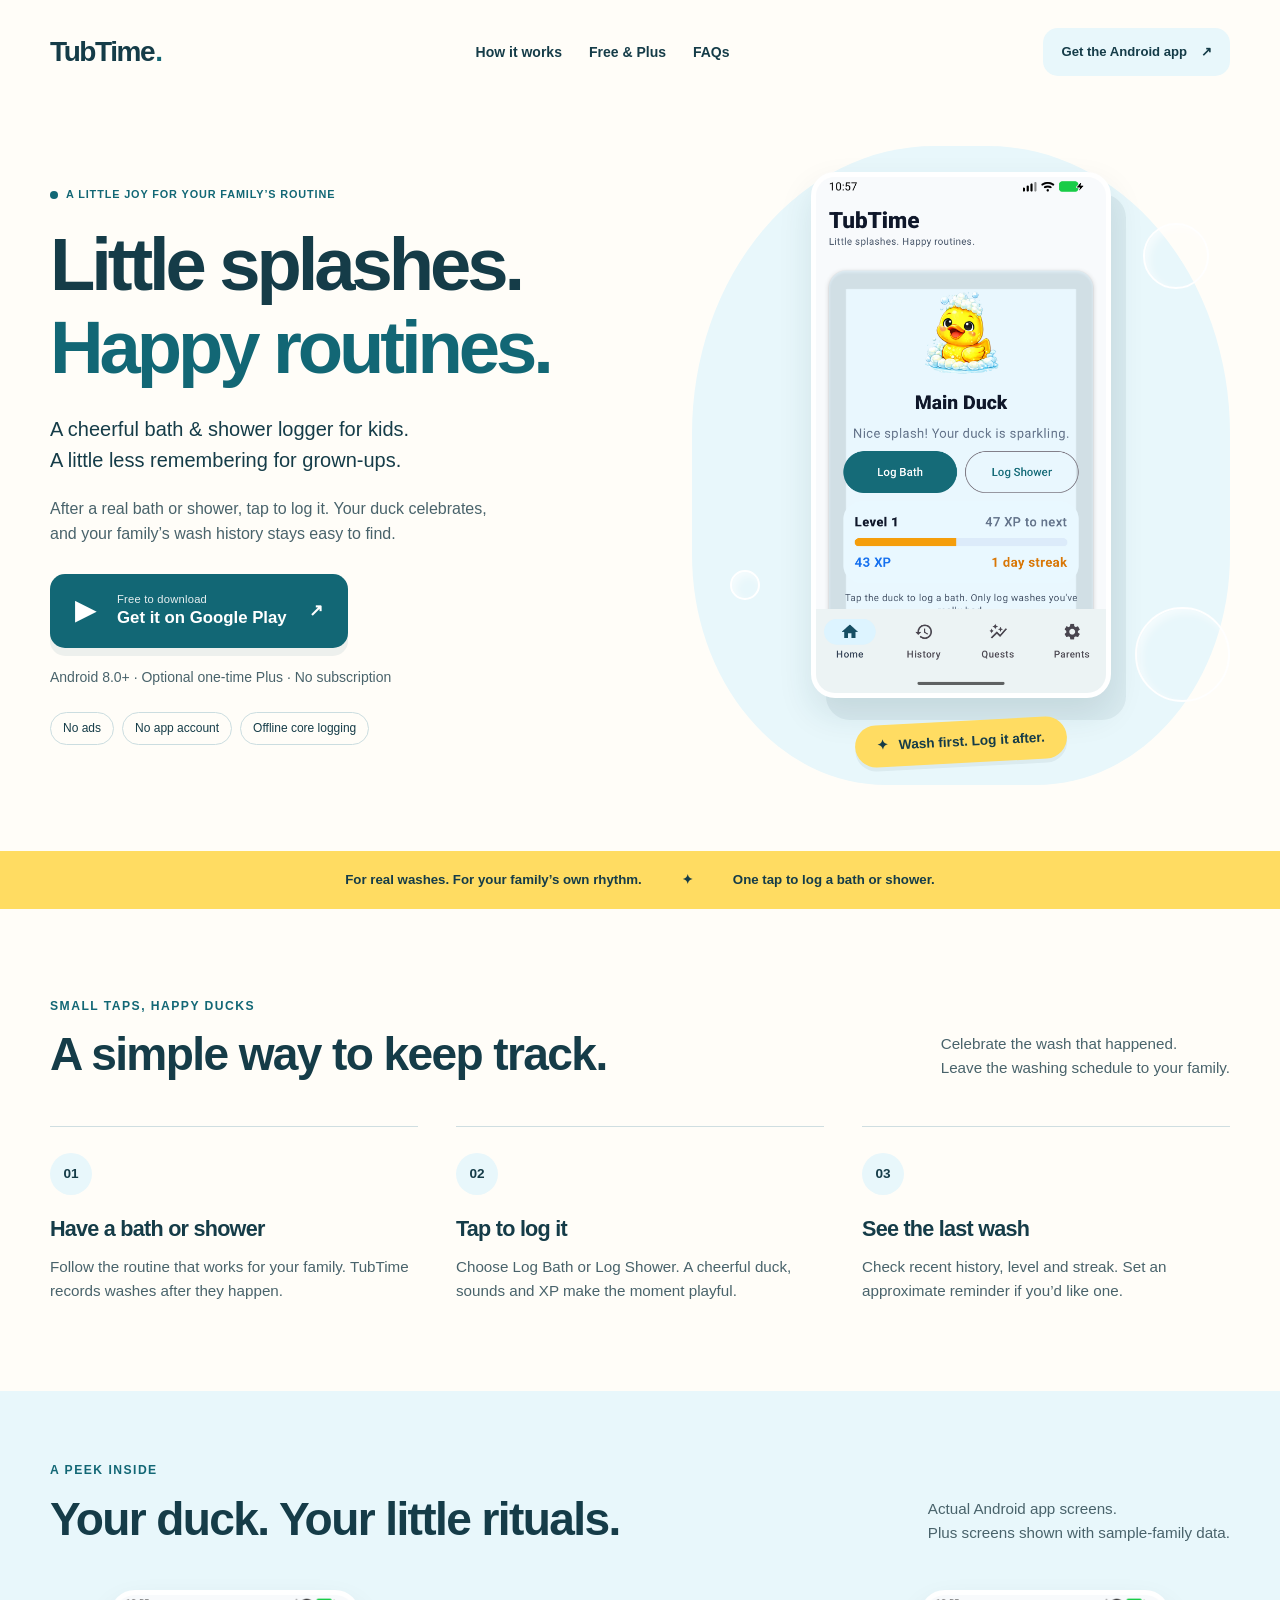
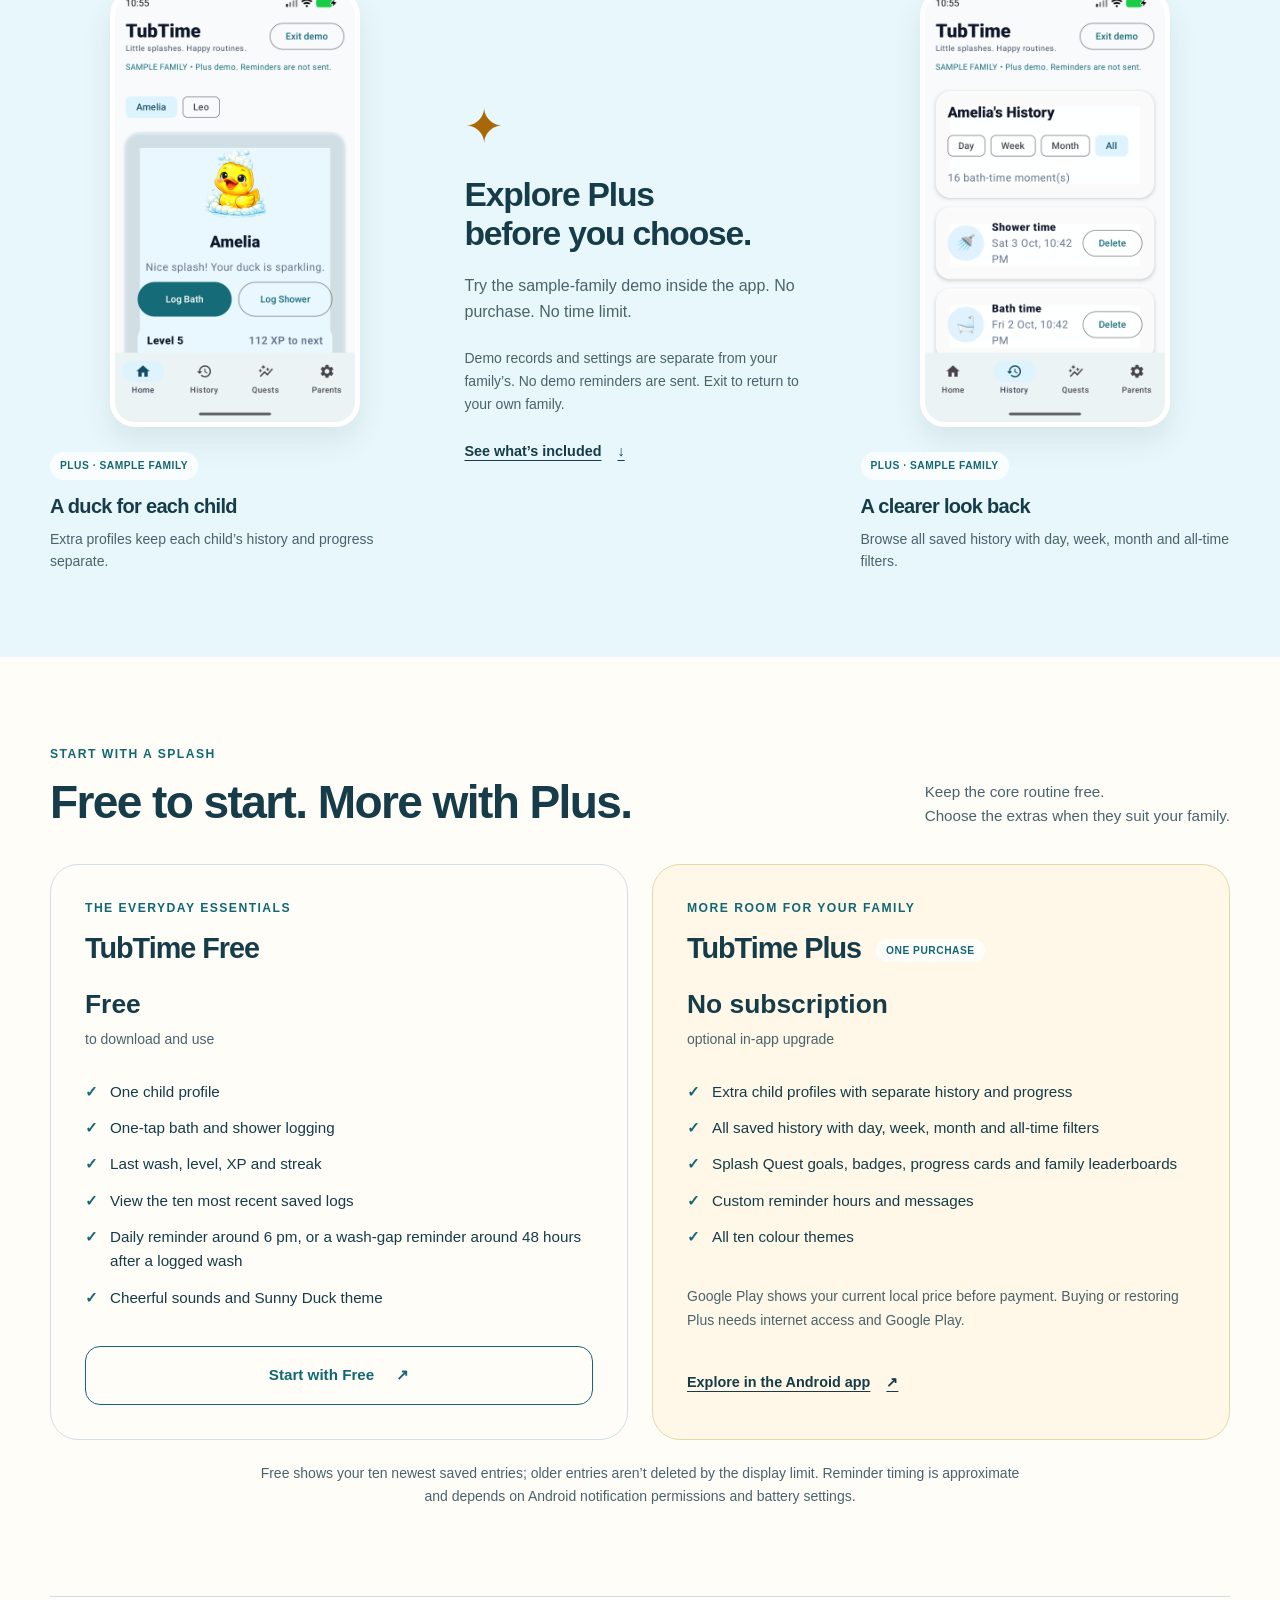
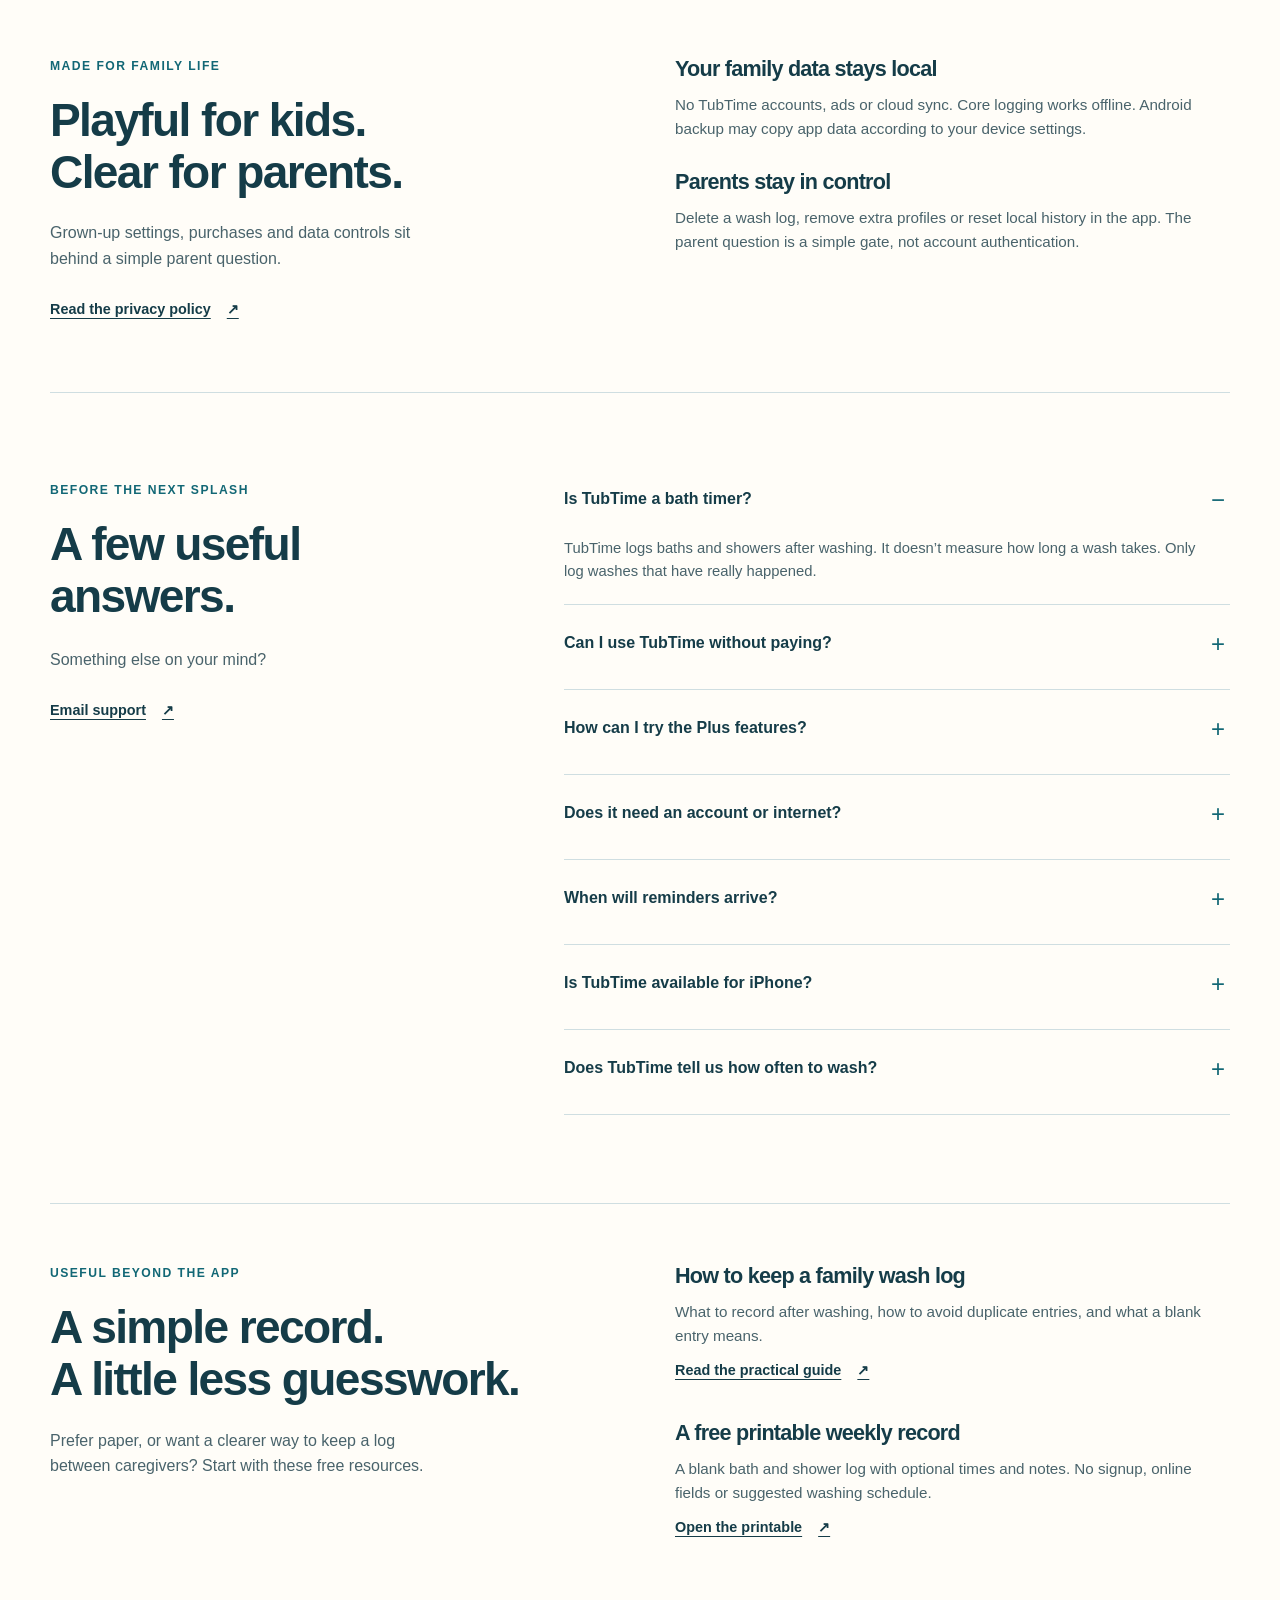
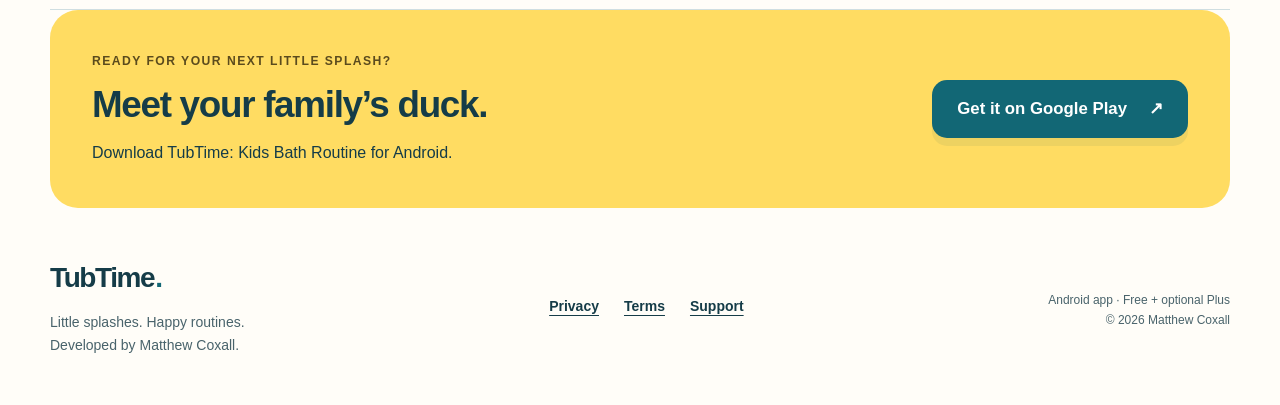
==== Tubtime/index.html @ 766b3c8f "Add practical wash-log guide and free printable weekly record" ====
<!doctype html>
<html lang="en-GB">
<head>
  <meta charset="utf-8">
  <meta name="viewport" content="width=device-width, initial-scale=1">
  <title>TubTime: Kids Bath Routine | Log baths &amp; showers</title>
  <meta name="description" content="Log real baths and showers after washing with TubTime for Android. A cheerful duck, local family history and an optional one-time Plus upgrade.">
  <meta name="theme-color" content="#e8f7fb">
  <meta name="robots" content="index,follow">
  <link rel="canonical" href="https://matthewcoxall12.github.io/Tubtime/">
  <link rel="stylesheet" href="./styles.css">
  <link rel="icon" type="image/svg+xml" href="./assets/favicon.svg">
  <meta property="og:type" content="website">
  <meta property="og:locale" content="en_GB">
  <meta property="og:site_name" content="TubTime">
  <meta property="og:title" content="TubTime · Little splashes. Happy routines.">
  <meta property="og:description" content="A playful bath and shower logger for families. Wash first, then tap to log it. Free on Android with optional one-time Plus.">
  <meta property="og:url" content="https://matthewcoxall12.github.io/Tubtime/">
  <meta property="og:image" content="https://matthewcoxall12.github.io/Tubtime/assets/01-home.png">
  <meta property="og:image:width" content="1080">
  <meta property="og:image:height" content="1920">
  <meta property="og:image:alt" content="TubTime Android Home with a cheerful duck and Log Bath and Log Shower buttons.">
  <meta name="twitter:card" content="summary_large_image">
  <meta name="twitter:title" content="TubTime · Little splashes. Happy routines.">
  <meta name="twitter:description" content="Wash first. Log it after. A cheerful bath and shower logger for families on Android.">
  <meta name="twitter:image" content="https://matthewcoxall12.github.io/Tubtime/assets/01-home.png">
  <meta name="twitter:image:alt" content="TubTime Android Home with a duck and bath and shower logging buttons.">
  <script type="application/ld+json">
  {
    "@context": "https://schema.org",
    "@graph": [
      {
        "@type": "WebSite",
        "@id": "https://matthewcoxall12.github.io/Tubtime/#website",
        "url": "https://matthewcoxall12.github.io/Tubtime/",
        "name": "TubTime",
        "inLanguage": "en-GB",
        "publisher": {"@id": "https://matthewcoxall12.github.io/Tubtime/#developer"}
      },
      {
        "@type": "WebPage",
        "@id": "https://matthewcoxall12.github.io/Tubtime/#webpage",
        "url": "https://matthewcoxall12.github.io/Tubtime/",
        "name": "TubTime: Kids Bath Routine | Log baths & showers",
        "description": "A family bath and shower logger for Android, used after washing, with free core features and an optional one-time Plus purchase.",
        "inLanguage": "en-GB",
        "isPartOf": {"@id": "https://matthewcoxall12.github.io/Tubtime/#website"},
        "mainEntity": {"@id": "https://matthewcoxall12.github.io/Tubtime/#app"}
      },
      {
        "@type": "SoftwareApplication",
        "@id": "https://matthewcoxall12.github.io/Tubtime/#app",
        "name": "TubTime: Kids Bath Routine",
        "url": "https://matthewcoxall12.github.io/Tubtime/",
        "description": "Log baths and showers after washing. Free core logging with one child profile, ten recent logs, progress and approximate reminders. Optional one-time Plus unlocks extra profiles, all saved history, Splash Quest, custom reminders and ten themes.",
        "operatingSystem": "Android 8.0 or later",
        "applicationCategory": "LifestyleApplication",
        "applicationSubCategory": "Parenting",
        "softwareVersion": "1.1.0",
        "installUrl": "https://play.google.com/store/apps/details?id=com.tubtime.app",
        "isAccessibleForFree": true,
        "offers": {
          "@type": "Offer",
          "name": "TubTime free core app; optional in-app Plus purchase",
          "price": "0",
          "url": "https://play.google.com/store/apps/details?id=com.tubtime.app"
        },
        "screenshot": "https://matthewcoxall12.github.io/Tubtime/assets/01-home.png",
        "author": {"@id": "https://matthewcoxall12.github.io/Tubtime/#developer"},
        "mainEntityOfPage": {"@id": "https://matthewcoxall12.github.io/Tubtime/#webpage"}
      },
      {
        "@type": "Person",
        "@id": "https://matthewcoxall12.github.io/Tubtime/#developer",
        "name": "Matthew Coxall"
      }
    ]
  }
  </script>
</head>
<body>
  <a class="skip-link" href="#main">Skip to content</a>
  <header class="site-header wrap">
    <a class="brand" href="./" aria-label="TubTime home">TubTime<span class="brand-dot" aria-hidden="true">.</span></a>
    <nav aria-label="Main navigation">
      <a href="#how-it-works">How it works</a><a href="#free-plus">Free &amp; Plus</a><a href="#questions">FAQs</a>
    </nav>
    <a class="button button-small" href="https://play.google.com/store/apps/details?id=com.tubtime.app">Get the Android app <span aria-hidden="true">↗</span></a>
  </header>
  <main id="main">
    <section class="hero wrap" aria-labelledby="hero-title">
      <div class="hero-copy">
        <p class="eyebrow"><span class="tiny-dot" aria-hidden="true"></span> A little joy for your family’s routine</p>
        <h1 id="hero-title">Little splashes.<br><span>Happy routines.</span></h1>
        <p class="hero-intro">A cheerful bath &amp; shower logger for kids.<br class="desktop-break"> A little less remembering for grown-ups.</p>
        <p class="hero-explain">After a real bath or shower, tap to log it. Your duck celebrates, and your family’s wash history stays easy to find.</p>
        <a class="button button-primary" href="https://play.google.com/store/apps/details?id=com.tubtime.app"><span class="play-mark" aria-hidden="true">▶</span><span><small>Free to download</small>Get it on Google Play</span><span aria-hidden="true">↗</span></a>
        <p class="small hero-note">Android 8.0+ · Optional one-time Plus · No subscription</p>
        <div class="hero-tags" aria-label="App features"><span>No ads</span><span>No app account</span><span>Offline core logging</span></div>
      </div>
      <figure class="hero-visual">
        <div class="bubble bubble-one" aria-hidden="true"></div><div class="bubble bubble-two" aria-hidden="true"></div><div class="bubble bubble-three" aria-hidden="true"></div>
        <div class="phone"><img src="./assets/01-home.png" width="1080" height="1920" alt="TubTime Home: a clean yellow duck, Log Bath and Log Shower buttons, level and XP progress." fetchpriority="high"></div>
        <figcaption><span aria-hidden="true">✦</span> Wash first. Log it after.</figcaption>
      </figure>
    </section>
    <div class="ribbon"><p>For real washes. For your family’s own rhythm.</p><span aria-hidden="true">✦</span><p>One tap to log a bath or shower.</p></div>
    <section class="section wrap" id="how-it-works" aria-labelledby="how-title">
      <div class="section-heading"><div><p class="eyebrow">Small taps, happy ducks</p><h2 id="how-title">A simple way to keep track.</h2></div><p>Celebrate the wash that happened.<br>Leave the washing schedule to your family.</p></div>
      <ol class="steps">
        <li><span class="step-number">01</span><h3>Have a bath or shower</h3><p>Follow the routine that works for your family. TubTime records washes after they happen.</p></li>
        <li><span class="step-number">02</span><h3>Tap to log it</h3><p>Choose Log Bath or Log Shower. A cheerful duck, sounds and XP make the moment playful.</p></li>
        <li><span class="step-number">03</span><h3>See the last wash</h3><p>Check recent history, level and streak. Set an approximate reminder if you’d like one.</p></li>
      </ol>
    </section>
    <section class="gallery-section" aria-labelledby="inside-title">
      <div class="wrap">
        <div class="section-heading"><div><p class="eyebrow">A peek inside</p><h2 id="inside-title">Your duck. Your little rituals.</h2></div><p>Actual Android app screens.<br>Plus screens shown with sample-family data.</p></div>
        <div class="gallery">
          <figure><div class="screen-shell"><img src="./assets/02-plus-sample-family.png" alt="Plus sample-family demo showing Amelia and Leo profiles, a duck, and bath and shower logging buttons. The sample-family label is visible." width="1080" height="1920" loading="lazy"></div><figcaption><span class="pill">Plus · sample family</span><h3>A duck for each child</h3><p>Extra profiles keep each child’s history and progress separate.</p></figcaption></figure>
          <div class="gallery-note"><span class="sun" aria-hidden="true">✦</span><h3>Explore Plus<br> before you choose.</h3><p>Try the sample-family demo inside the app. No purchase. No time limit.</p><p class="small">Demo records and settings are separate from your family’s. No demo reminders are sent. Exit to return to your own family.</p><a class="text-link" href="#free-plus">See what’s included <span aria-hidden="true">↓</span></a></div>
          <figure><div class="screen-shell"><img src="./assets/04-full-history.png" alt="Plus sample-family history for Amelia, with Day, Week, Month and All filters and saved bath and shower entries. The sample-family label is visible." width="1080" height="1920" loading="lazy"></div><figcaption><span class="pill">Plus · sample family</span><h3>A clearer look back</h3><p>Browse all saved history with day, week, month and all-time filters.</p></figcaption></figure>
        </div>
      </div>
    </section>
    <section class="section wrap" id="free-plus" aria-labelledby="plans-title">
      <div class="section-heading"><div><p class="eyebrow">Start with a splash</p><h2 id="plans-title">Free to start. More with Plus.</h2></div><p>Keep the core routine free.<br>Choose the extras when they suit your family.</p></div>
      <div class="plans">
        <article class="plan"><p class="eyebrow">The everyday essentials</p><h3>TubTime Free</h3><p class="plan-price">Free<span>to download and use</span></p><ul class="check-list"><li>One child profile</li><li>One-tap bath and shower logging</li><li>Last wash, level, XP and streak</li><li>View the ten most recent saved logs</li><li>Daily reminder around 6 pm, or a wash-gap reminder around 48 hours after a logged wash</li><li>Cheerful sounds and Sunny Duck theme</li></ul><a class="button button-outline" href="https://play.google.com/store/apps/details?id=com.tubtime.app">Start with Free <span aria-hidden="true">↗</span></a></article>
        <article class="plan plan-plus"><p class="eyebrow">More room for your family</p><h3>TubTime Plus <span class="pill">One purchase</span></h3><p class="plan-price">No subscription<span>optional in-app upgrade</span></p><ul class="check-list"><li>Extra child profiles with separate history and progress</li><li>All saved history with day, week, month and all-time filters</li><li>Splash Quest goals, badges, progress cards and family leaderboards</li><li>Custom reminder hours and messages</li><li>All ten colour themes</li></ul><p class="small">Google Play shows your current local price before payment. Buying or restoring Plus needs internet access and Google Play.</p><a class="text-link" href="https://play.google.com/store/apps/details?id=com.tubtime.app">Explore in the Android app <span aria-hidden="true">↗</span></a></article>
      </div>
      <p class="small plans-footnote">Free shows your ten newest saved entries; older entries aren’t deleted by the display limit. Reminder timing is approximate and depends on Android notification permissions and battery settings.</p>
    </section>
    <section class="privacy-section wrap" aria-labelledby="privacy-title">
      <div><p class="eyebrow">Made for family life</p><h2 id="privacy-title">Playful for kids.<br>Clear for parents.</h2><p>Grown-up settings, purchases and data controls sit behind a simple parent question.</p><a class="text-link" href="./privacy.html">Read the privacy policy <span aria-hidden="true">↗</span></a></div>
      <div class="privacy-points"><article><h3>Your family data stays local</h3><p>No TubTime accounts, ads or cloud sync. Core logging works offline. Android backup may copy app data according to your device settings.</p></article><article><h3>Parents stay in control</h3><p>Delete a wash log, remove extra profiles or reset local history in the app. The parent question is a simple gate, not account authentication.</p></article></div>
    </section>
    <section class="section wrap faq-section" id="questions" aria-labelledby="faq-title">
      <div><p class="eyebrow">Before the next splash</p><h2 id="faq-title">A few useful answers.</h2><p>Something else on your mind?</p><a class="text-link" href="mailto:matthewcoxall@googlemail.com">Email support <span aria-hidden="true">↗</span></a></div>
      <div class="faq-list">
        <details open><summary>Is TubTime a bath timer?</summary><p>TubTime logs baths and showers after washing. It doesn’t measure how long a wash takes. Only log washes that have really happened.</p></details>
        <details><summary>Can I use TubTime without paying?</summary><p>Yes. The free app includes one profile, bath and shower logging, level, XP, streak, ten recent logs, standard reminders and the Sunny Duck theme. Plus is an optional one-time purchase with no subscription.</p></details>
        <details><summary>How can I try the Plus features?</summary><p>Open the sample-family demo in the app. It has separate local records and settings, no time limit and no purchase requirement. Demo reminders aren’t sent. Exit the demo to return to your own family; exploring the demo doesn’t buy Plus.</p></details>
        <details><summary>Does it need an account or internet?</summary><p>No TubTime account is needed, and core logging works offline. Google Play purchases and restoring Plus need internet access. There is no TubTime cloud sync, including with Plus. Android backups can apply according to your device settings.</p></details>
        <details><summary>When will reminders arrive?</summary><p>Free offers a daily reminder around 6 pm or a wash-gap reminder around 48 hours after a logged wash. Plus adds custom hours and messages. All reminders are approximate: Android notification permissions and battery settings affect delivery.</p></details>
        <details><summary>Is TubTime available for iPhone?</summary><p>TubTime is currently available for Android 8.0 and later on Google Play. There is no released iPhone app to download.</p></details>
        <details><summary>Does TubTime tell us how often to wash?</summary><p>No. Families choose their own routines. TubTime is a routine logger, not a medical device, and doesn’t give medical advice. Ask a qualified professional if you have medical questions.</p></details>
      </div>
    </section>
    <section class="privacy-section wrap" id="resources" aria-labelledby="resources-title">
      <div><p class="eyebrow">Useful beyond the app</p><h2 id="resources-title">A simple record.<br>A little less guesswork.</h2><p>Prefer paper, or want a clearer way to keep a log between caregivers? Start with these free resources.</p></div>
      <div class="privacy-points"><article><h3>How to keep a family wash log</h3><p>What to record after washing, how to avoid duplicate entries, and what a blank entry means.</p><a class="text-link" href="./wash-log-guide.html">Read the practical guide <span aria-hidden="true">↗</span></a></article><article><h3>A free printable weekly record</h3><p>A blank bath and shower log with optional times and notes. No signup, online fields or suggested washing schedule.</p><a class="text-link" href="./weekly-wash-record.html">Open the printable <span aria-hidden="true">↗</span></a></article></div>
    </section>
    <section class="final-cta wrap" aria-labelledby="cta-title"><div><p class="eyebrow">Ready for your next little splash?</p><h2 id="cta-title">Meet your family’s duck.</h2><p>Download TubTime: Kids Bath Routine for Android.</p></div><a class="button button-primary" href="https://play.google.com/store/apps/details?id=com.tubtime.app">Get it on Google Play <span aria-hidden="true">↗</span></a></section>
  </main>
  <footer class="wrap site-footer"><div><a class="brand" href="./">TubTime<span class="brand-dot" aria-hidden="true">.</span></a><p class="small">Little splashes. Happy routines.<br>Developed by Matthew Coxall.</p></div><nav aria-label="Footer"><a href="./privacy.html">Privacy</a><a href="./terms.html">Terms</a><a href="mailto:matthewcoxall@googlemail.com">Support</a></nav><p class="small">Android app · Free + optional Plus<br>© 2026 Matthew Coxall</p></footer>
</body>
</html>
---- Tubtime/styles.css ----
:root{--ink:#153c48;--muted:#49636b;--teal:#126775;--teal-dark:#0c4f5a;--sky:#e8f7fb;--cream:#fff8e8;--yellow:#ffdc62;--line:#cfdee1;--paper:#fffdf8;--radius:28px;color-scheme:light;font-family:ui-rounded,"Trebuchet MS",Arial,sans-serif;font-size:16px;line-height:1.6;color:var(--ink);background:var(--paper)}
*{box-sizing:border-box}html{scroll-behavior:smooth;scroll-padding-top:25px}body{margin:0}img{display:block;max-width:100%;height:auto}a{color:inherit;text-underline-offset:4px}a:hover{color:var(--teal-dark)}a:focus-visible,summary:focus-visible{outline:3px solid #126775;outline-offset:5px;border-radius:5px}p{margin:0 0 1em;color:var(--muted)}h1,h2,h3{line-height:1.12;letter-spacing:-.035em;margin:0;color:var(--ink)}h1{font-size:clamp(3rem,5.8vw,5.25rem);font-weight:800;letter-spacing:-.055em}h2{font-size:clamp(2rem,3.6vw,3rem)}h3{font-size:1.35rem}figure{margin:0}.wrap{width:min(1180px,calc(100% - 64px));margin-inline:auto}.small{font-size:.875rem;line-height:1.65}.eyebrow{font-size:.76rem;letter-spacing:.12em;text-transform:uppercase;font-weight:800;color:var(--teal);margin-bottom:19px}.skip-link{position:absolute;top:-100px;left:20px;z-index:10;background:white;padding:12px}.skip-link:focus{top:10px}.site-header{display:flex;align-items:center;justify-content:space-between;gap:25px;padding-block:28px}.brand{display:inline-flex;align-items:center;gap:9px;font-size:1.75rem;letter-spacing:-.05em;font-weight:800;text-decoration:none;white-space:nowrap}.brand img{border-radius:12px}.brand-dot{color:var(--teal);margin-left:-8px}.site-header nav{display:flex;gap:27px;font-size:.875rem;font-weight:700}.site-header nav a{text-decoration:none}.site-header nav a:hover{text-decoration:underline}.button{display:inline-flex;align-items:center;justify-content:center;gap:22px;text-decoration:none;font-weight:800;line-height:1.35;border-radius:15px;padding:18px 25px;min-height:48px;transition:background .15s,transform .15s}.button:hover{transform:translateY(-2px)}.button-small{background:var(--sky);font-size:.82rem;padding:13px 18px;gap:14px}.button-primary{background:var(--teal);color:white;box-shadow:0 8px 0 #0d4e5a12;font-size:1.05rem}.button-primary:hover{background:var(--teal-dark);color:white}.button-primary small{display:block;font-weight:400;font-size:.7rem;text-align:left;opacity:.9;letter-spacing:.02em}.button-primary .play-mark{font-size:1.65rem}.button-outline{border:1px solid var(--teal);color:var(--teal);font-size:.95rem}.button-outline:hover{background:var(--sky)}.hero{display:grid;grid-template-columns:1.12fr 1fr;align-items:center;gap:40px;padding-block:42px 66px}.hero-copy{padding-block:22px}.hero-copy h1 span{color:var(--teal)}.hero .eyebrow{display:flex;align-items:center;gap:8px;font-size:.68rem;letter-spacing:.08em}.tiny-dot{width:8px;height:8px;background:var(--teal);border-radius:50%}.hero-intro{font-size:1.25rem;line-height:1.55;margin-top:25px;color:var(--ink)}.hero-explain{max-width:450px;margin-bottom:27px}.hero-note{margin:18px 0}.hero-tags{display:flex;flex-wrap:wrap;gap:8px;margin-top:23px}.hero-tags span{font-size:.75rem;border:1px solid #cbdde0;border-radius:100px;padding:6px 12px}.hero-visual{position:relative;min-width:0;border-radius:45% 45% 36% 36%;background:var(--sky);padding:26px 20px 23px;display:flex;align-items:center;flex-direction:column;isolation:isolate}.phone{width:300px;border:5px solid white;border-radius:24px;overflow:hidden;box-shadow:15px 22px 0 #143c4811,0 16px 35px #143c481c;background:white;position:relative;z-index:1}.phone img{width:100%;height:auto}.hero-visual figcaption{position:relative;z-index:2;font-size:.85rem;font-weight:800;background:var(--yellow);padding:10px 22px;border-radius:100px;margin-top:23px;transform:rotate(-3deg);box-shadow:0 4px 0 #153c4810}.hero-visual figcaption span{padding-right:6px}.bubble{position:absolute;border:2px solid white;box-shadow:inset 4px 4px 8px #ffffff90;border-radius:50%;z-index:0}.bubble-one{width:66px;height:66px;top:12%;right:4%}.bubble-two{width:30px;height:30px;bottom:29%;left:7%}.bubble-three{width:95px;height:95px;bottom:13%;right:0%}.ribbon{background:var(--yellow);display:flex;justify-content:center;align-items:center;gap:40px;padding:18px 32px;font-size:.83rem;font-weight:700}.ribbon p{margin:0;color:var(--ink)}.section{padding-block:88px}.section-heading{display:flex;justify-content:space-between;align-items:flex-end;gap:40px;margin-bottom:35px}.section-heading p:last-child{margin-bottom:0}.section-heading>p{font-size:.95rem;max-width:330px}.section-heading .eyebrow{margin-bottom:13px}.steps{display:grid;grid-template-columns:repeat(3,1fr);gap:38px;list-style:none;margin:45px 0 0;padding:0}.steps li{border-top:1px solid var(--line);padding-top:26px}.step-number{display:inline-flex;width:42px;height:42px;align-items:center;justify-content:center;border-radius:50%;background:var(--sky);font-weight:800;font-size:.85rem;margin-bottom:22px}.steps h3{margin-bottom:14px}.steps p{font-size:.95rem;margin-bottom:0}.gallery-section{background:var(--sky);padding-block:70px}.gallery{display:grid;grid-template-columns:1fr .95fr 1fr;gap:45px;margin-top:45px;align-items:center}.screen-shell{width:min(100%,250px);margin-inline:auto;background:#fff;border:5px solid white;border-radius:25px;overflow:hidden;box-shadow:0 14px 30px #143c4817}.screen-shell img{width:100%}.gallery figcaption{margin-top:25px}.pill{display:inline-block;font-size:.64rem;letter-spacing:.05em;text-transform:uppercase;font-weight:800;padding:6px 10px;border-radius:100px;background:#ffffffcc;color:var(--teal);vertical-align:middle}.gallery figcaption h3{margin-top:15px;font-size:1.25rem}.gallery figcaption p{font-size:.875rem;margin-top:10px}.gallery-note{padding:12px 0}.gallery-note h3{font-size:2.1rem;line-height:1.15;margin:25px 0 20px}.sun{font-size:3rem;line-height:1;color:#a86808}.gallery-note .small{margin-top:22px}.text-link{display:inline-flex;gap:16px;align-items:center;font-size:.9rem;font-weight:800}.plans{display:grid;grid-template-columns:1fr 1fr;gap:24px}.plan{border:1px solid var(--line);border-radius:var(--radius);padding:34px;display:flex;align-items:flex-start;flex-direction:column}.plan .eyebrow{margin-bottom:14px}.plan h3{font-size:1.8rem}.plan h3 .pill{margin-left:8px}.plan-plus{background:var(--cream);border-color:#e5d7a7}.plan-price{font-size:1.65rem;color:var(--ink);font-weight:800;line-height:1.3;margin-top:23px;margin-bottom:20px}.plan-price span{display:block;font-size:.875rem;font-weight:400;color:var(--muted);margin-top:8px}.check-list{list-style:none;padding:0;margin:0 0 24px;font-size:.95rem}.check-list li{position:relative;padding-left:25px;margin:12px 0}.check-list li:before{content:'✓';position:absolute;left:0;color:var(--teal);font-weight:800}.plan .button{margin-top:auto;width:100%}.plan-plus .text-link{margin-top:auto}.plans-footnote{max-width:780px;margin:22px auto 0;text-align:center}.privacy-section{display:grid;grid-template-columns:1fr 1fr;gap:70px;border-top:1px solid var(--line);border-bottom:1px solid var(--line);padding-block:60px}.privacy-section h2{margin-bottom:22px}.privacy-section>div>p:not(.eyebrow){max-width:400px}.privacy-points{display:flex;flex-direction:column;gap:28px}.privacy-points h3{margin-bottom:12px}.privacy-points p{margin:0;font-size:.95rem}.faq-section{display:grid;grid-template-columns:.8fr 1.2fr;gap:70px}.faq-section h2{margin-bottom:25px}.faq-list details{border-bottom:1px solid var(--line);padding:20px 0}.faq-list details:first-child{padding-top:0}.faq-list summary{cursor:pointer;list-style:none;position:relative;font-weight:800;font-size:1rem;padding:5px 36px 5px 0;min-height:44px}.faq-list summary::-webkit-details-marker{display:none}.faq-list summary:after{content:'+';position:absolute;right:5px;top:0;font-size:1.5rem;font-weight:400;color:var(--teal)}.faq-list details[open] summary:after{content:'−'}.faq-list details p{margin:12px 25px 0 0;font-size:.925rem}.final-cta{background:var(--yellow);border-radius:var(--radius);padding:42px;display:flex;align-items:center;justify-content:space-between;gap:32px}.final-cta .eyebrow{color:#5b4b1d;margin-bottom:12px}.final-cta h2{font-size:2.3rem}.final-cta p:last-child{margin:15px 0 0;color:var(--ink)}.final-cta .button{flex-shrink:0}.site-footer{display:flex;justify-content:space-between;align-items:center;gap:35px;padding-block:48px}.site-footer p{margin:10px 0 0}.site-footer nav{display:flex;gap:25px;flex-wrap:wrap;font-size:.875rem;font-weight:700}.site-footer>p{font-size:.75rem;text-align:right}
@media(min-width:1400px){.hero{gap:65px}.phone{width:300px}}
@media(max-width:1000px){.wrap{width:calc(100% - 48px)}.site-header nav{gap:18px}.site-header{gap:18px}.site-header .button-small{font-size:.75rem}.hero{gap:22px}h1{font-size:3.8rem}.hero-intro{font-size:1.1rem}.phone{width:230px}.hero .eyebrow{font-size:.6rem}.gallery{gap:24px}.gallery-note h3{font-size:1.75rem}.privacy-section,.faq-section{gap:35px}.final-cta{padding:32px}.final-cta h2{font-size:1.9rem}}
@media(max-width:760px){.wrap{width:calc(100% - 36px)}.site-header{padding-block:20px;flex-wrap:wrap}.brand{font-size:1.5rem}.brand img{width:34px;height:34px}.site-header nav{order:3;width:100%;justify-content:space-between;border-top:1px solid var(--line);padding-top:17px}.site-header .button-small{padding:11px 13px;font-size:.7rem}.hero{grid-template-columns:1fr;padding-block:12px 45px;gap:26px}.hero-copy{padding-block:15px 0}h1{font-size:clamp(2.75rem,10vw,4rem)}.hero .eyebrow{font-size:.61rem;margin-bottom:20px}.hero-intro{font-size:1.13rem;margin-top:22px}.hero-explain{font-size:.95rem;max-width:430px}.hero-note{font-size:.76rem}.hero-tags{margin-top:18px;gap:6px}.hero-tags span{font-size:.7rem}.hero-visual{width:min(100%,400px);margin:auto;padding:25px 20px 22px;border-radius:40% 40% 30% 30%}.phone{width:260px}.hero-visual figcaption{font-size:.8rem}.ribbon{gap:12px;flex-direction:column;text-align:center;padding:17px}.ribbon span{display:none}.ribbon p{font-size:.75rem}.section{padding-block:57px}.section-heading{display:block;margin-bottom:28px}.section-heading>p{margin-top:18px;max-width:100%;font-size:.9rem}.section-heading br{display:none}.steps{grid-template-columns:1fr;gap:26px;margin-top:32px}.steps li{padding-top:22px;display:grid;grid-template-columns:42px 1fr;column-gap:18px}.step-number{grid-row:1/3;margin:0}.steps h3{font-size:1.2rem;margin:0 0 10px}.steps p{grid-column:2}.gallery-section{padding-block:50px}.gallery{grid-template-columns:1fr;gap:38px;margin-top:32px}.gallery figure{display:grid;grid-template-columns:1fr 1fr;gap:22px;align-items:center}.screen-shell{border-radius:19px}.gallery figcaption{margin:0}.gallery figcaption h3{font-size:1.25rem}.gallery figcaption .pill{font-size:.55rem;padding:5px 8px}.gallery figcaption p{font-size:.8rem}.gallery-note{background:#ffffff99;padding:25px;border-radius:22px;order:3}.gallery-note h3{font-size:1.8rem;margin:14px 0}.gallery-note h3 br{display:none}.gallery-note .sun{font-size:2rem}.plans{grid-template-columns:1fr;gap:20px}.plan{padding:25px}.plan h3{font-size:1.65rem}.plan-price{font-size:1.55rem}.privacy-section{grid-template-columns:1fr;gap:35px;padding-block:42px}.faq-section{grid-template-columns:1fr;gap:32px}.final-cta{display:block;padding:30px 24px}.final-cta h2{font-size:1.9rem}.final-cta .button{margin-top:24px;width:100%}.site-footer{display:block;padding-block:35px}.site-footer nav{margin-top:25px;gap:25px}.site-footer>p{text-align:left;margin-top:25px}.desktop-break{display:none}}
@media(prefers-reduced-motion:reduce){html{scroll-behavior:auto}.button{transition:none}.button:hover{transform:none}}

.site-header nav a,.site-footer nav a{display:inline-flex;align-items:center;min-height:44px}.text-link{min-height:44px}
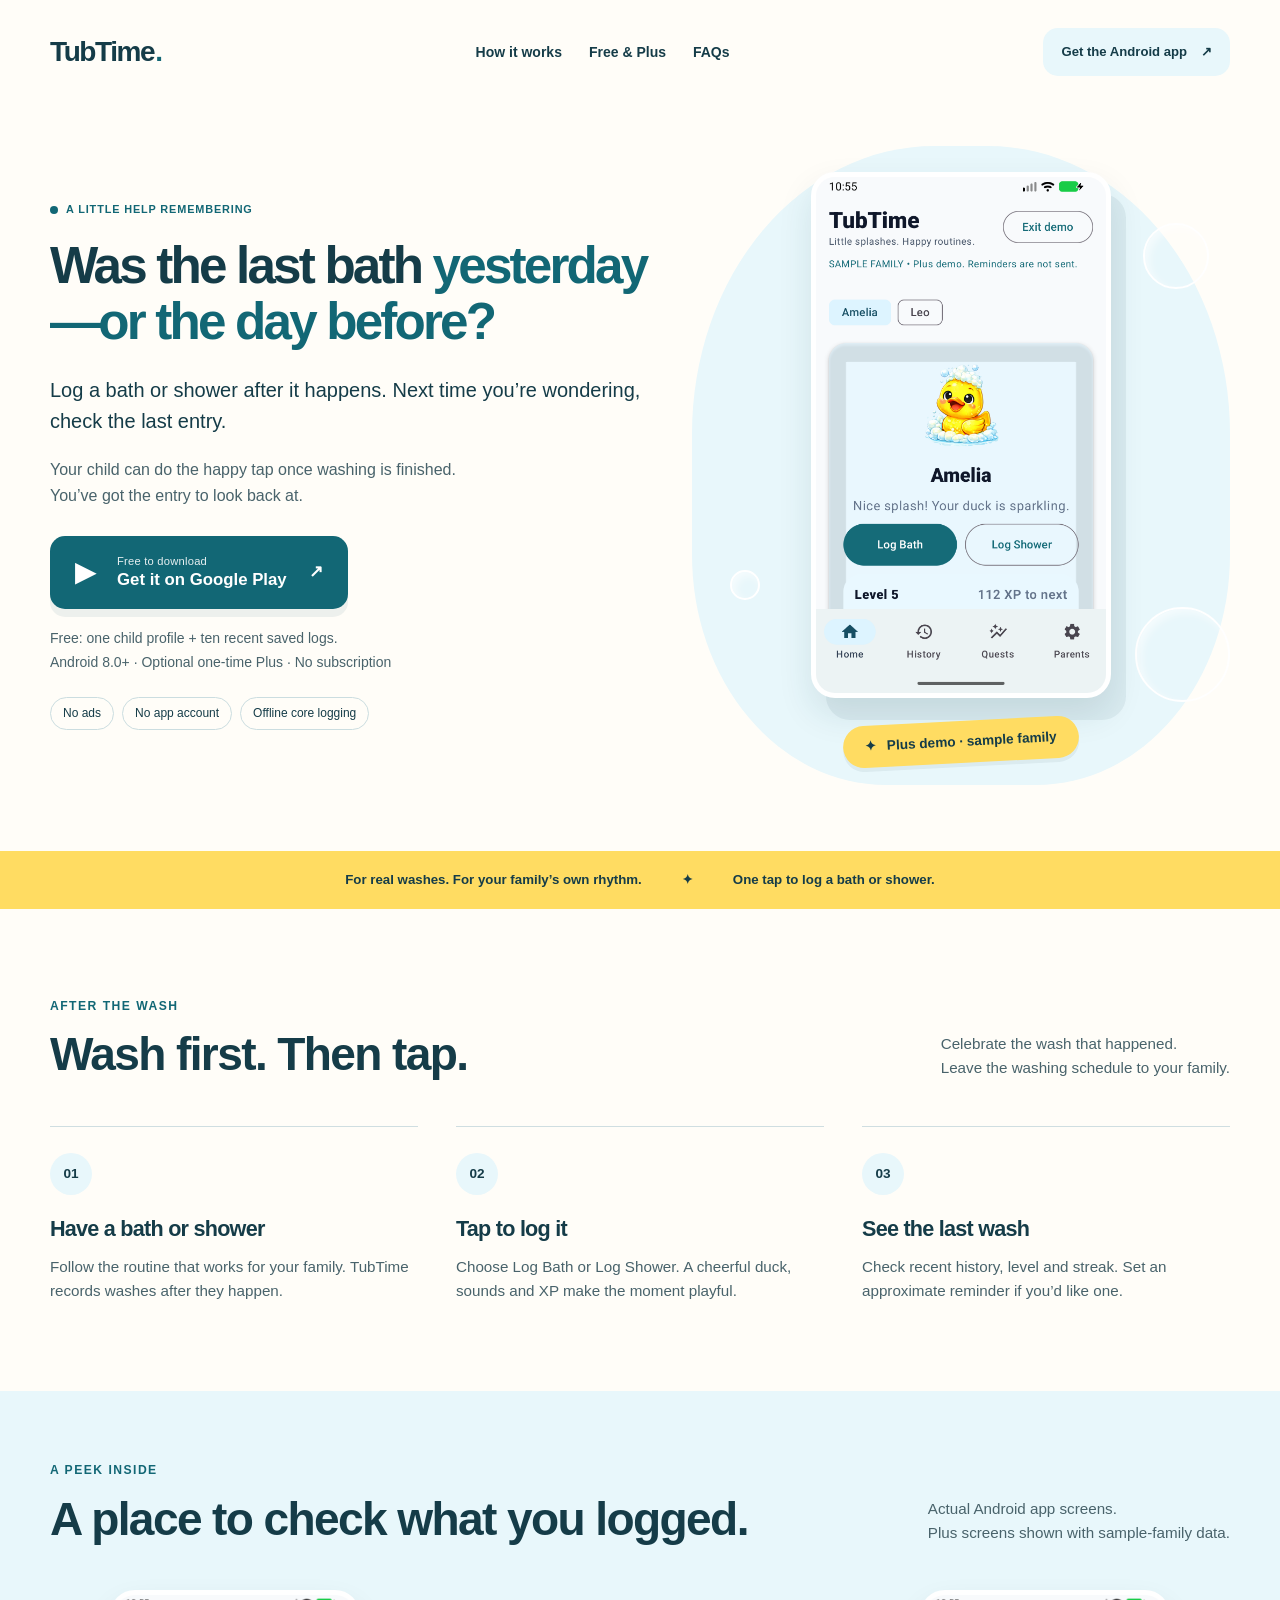
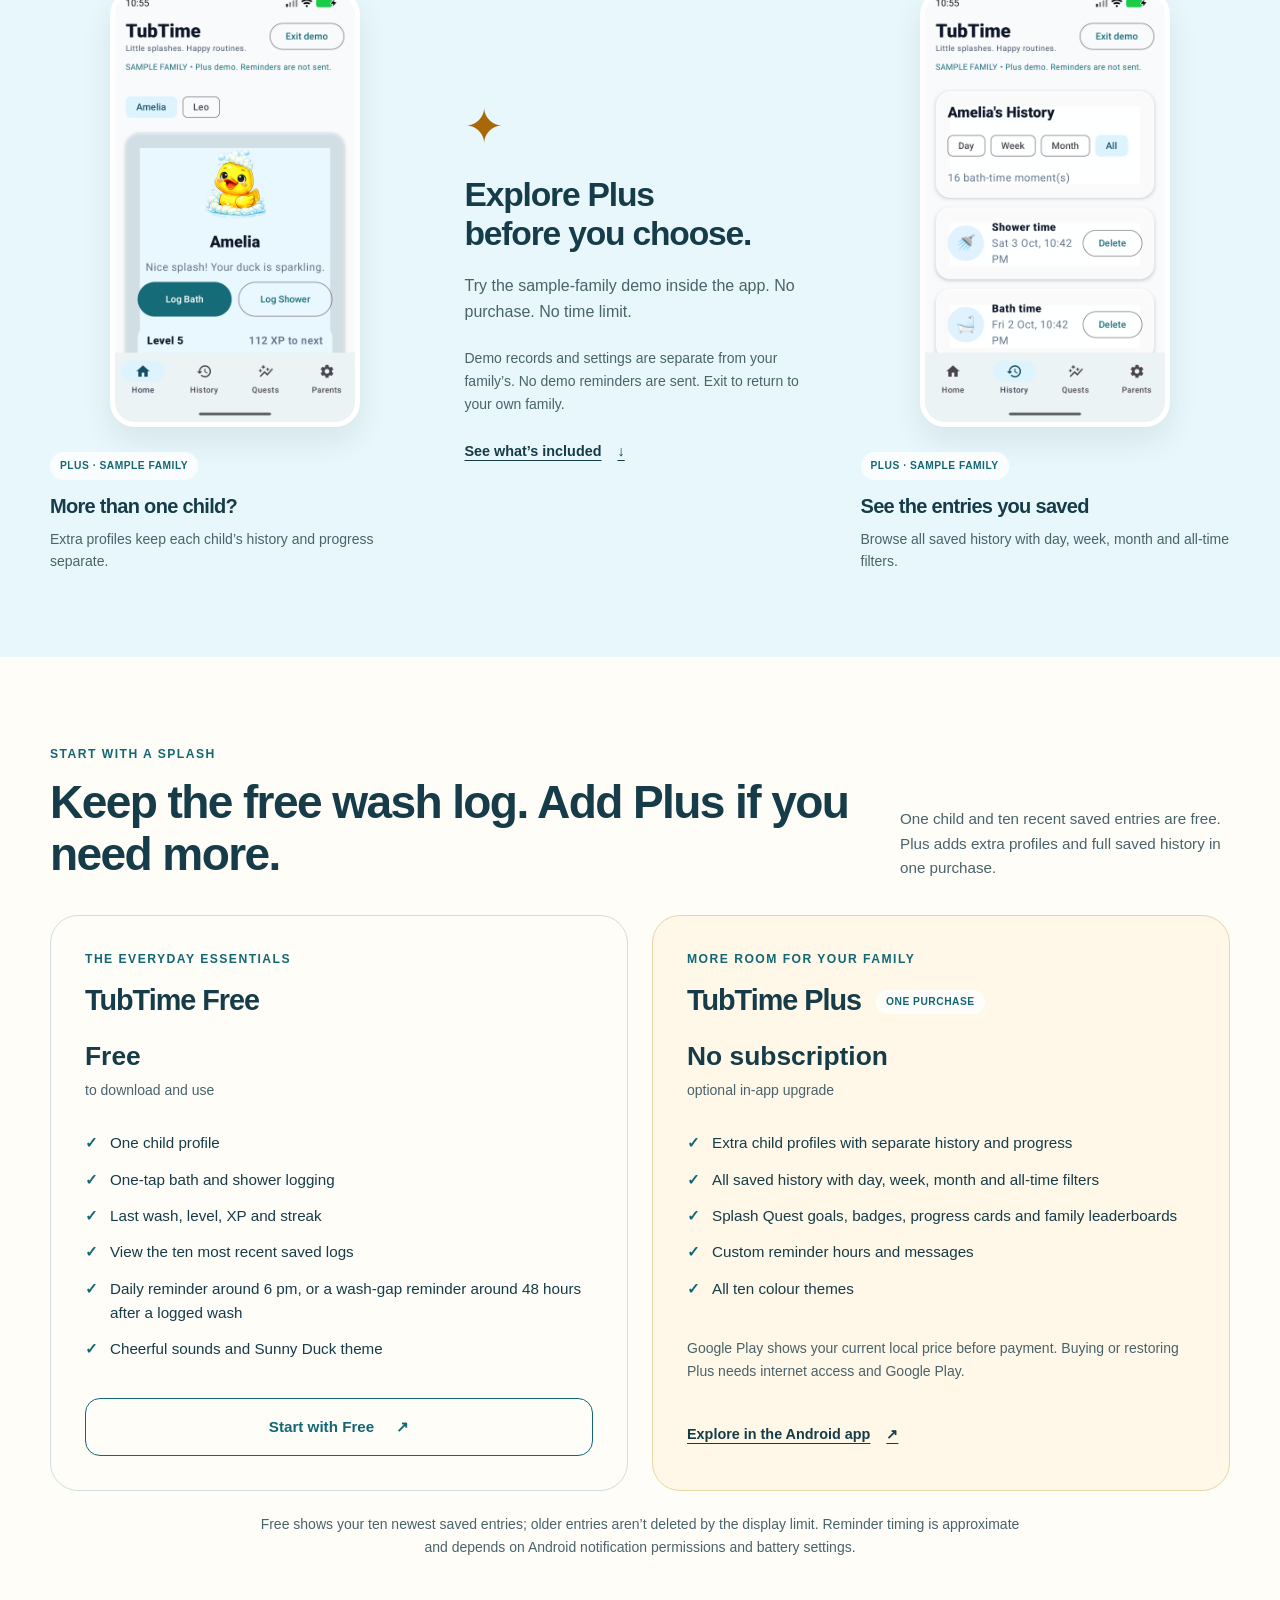
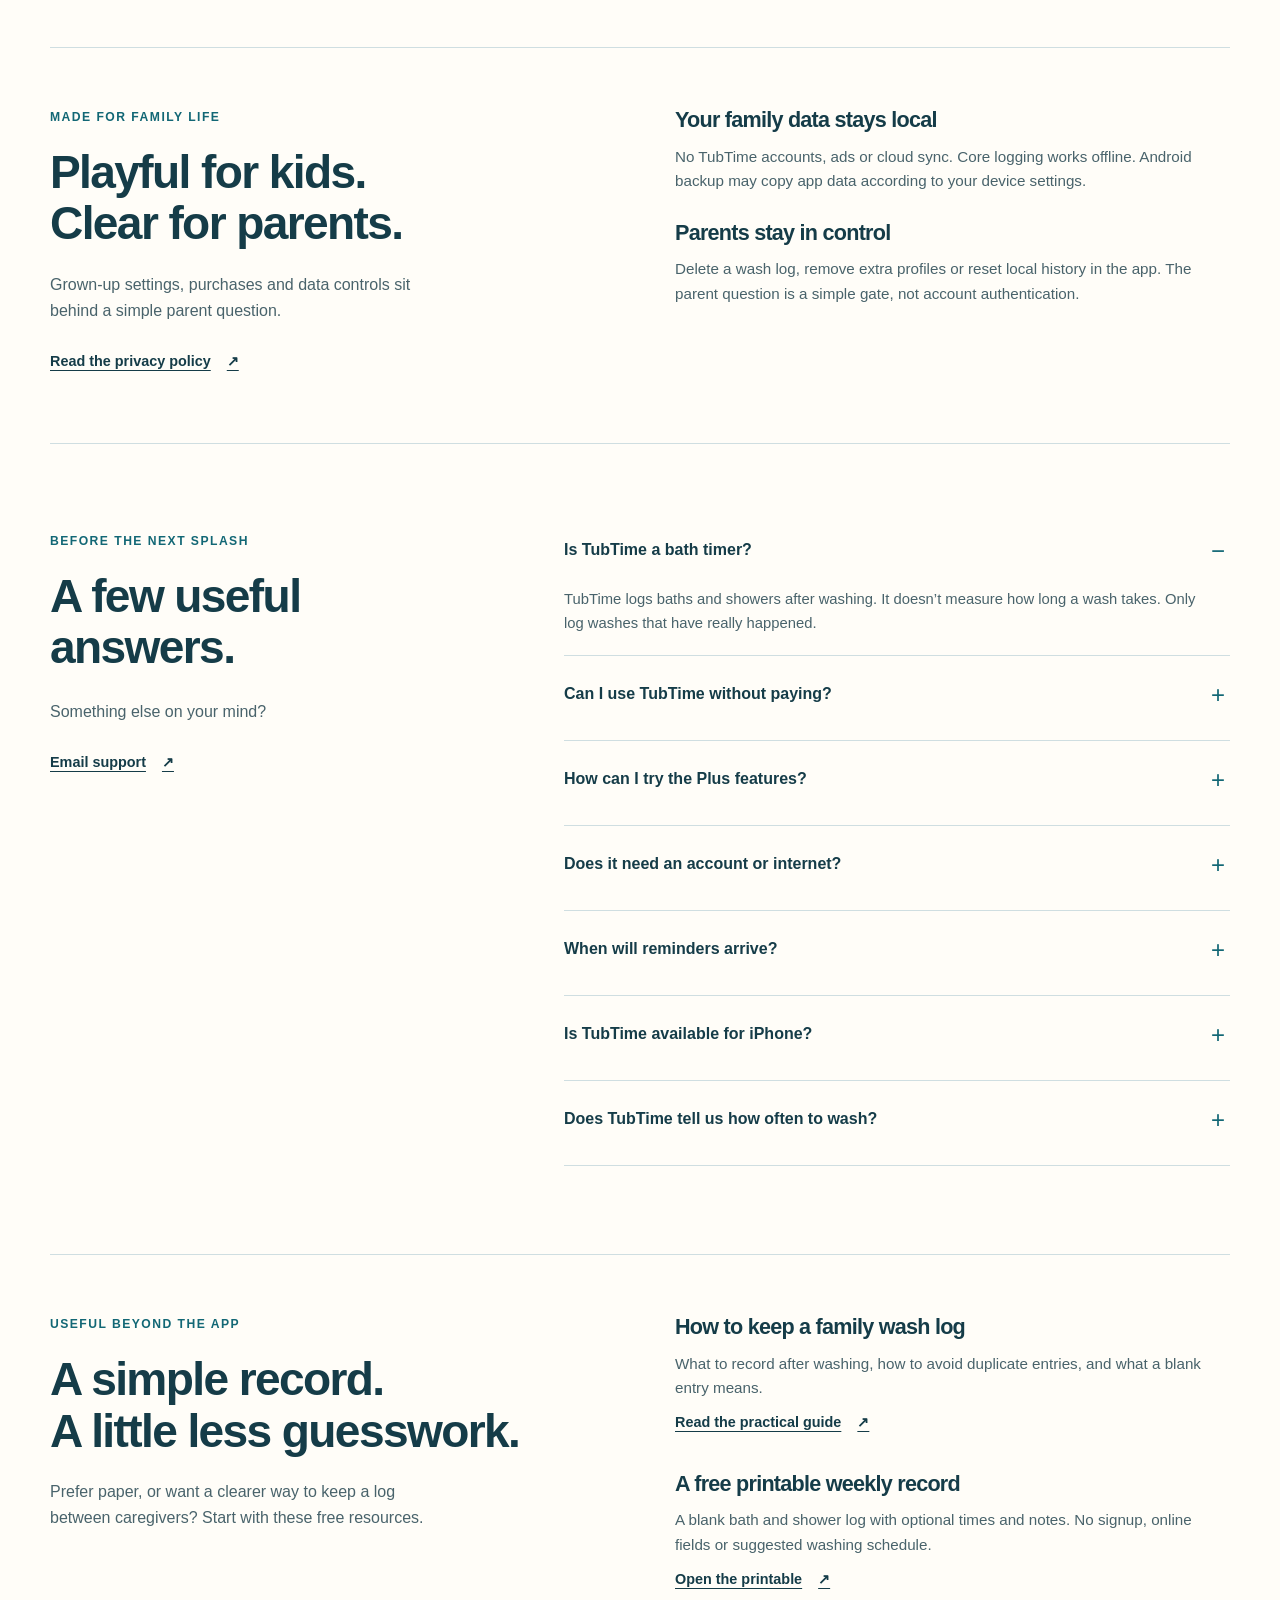
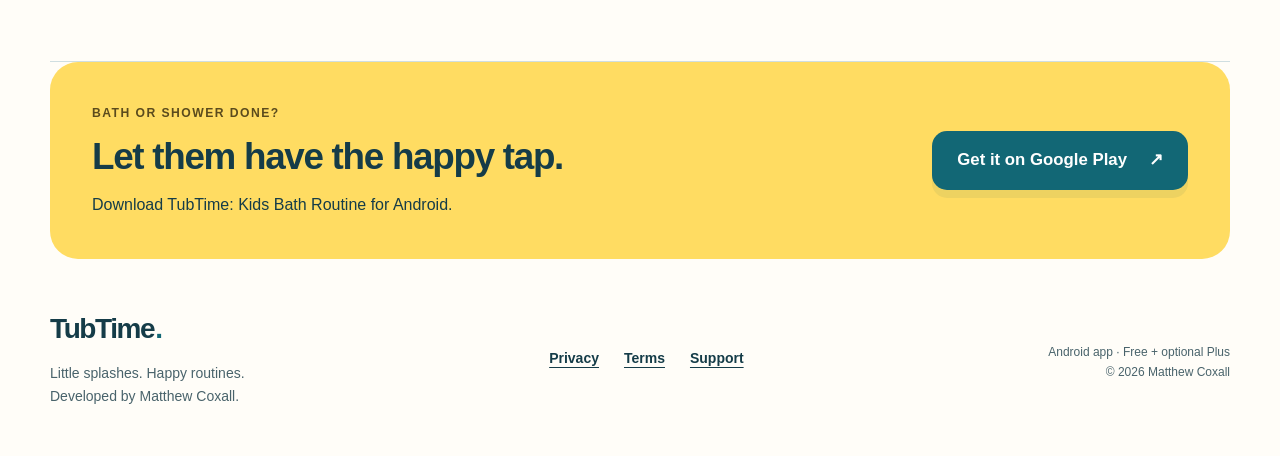
==== commit f71d5992: "Make TubTime website copy clearer for everyday family use" ====
--- a/Tubtime/index.html
+++ b/Tubtime/index.html
@@ -13,16 +13,16 @@
   <meta property="og:type" content="website">
   <meta property="og:locale" content="en_GB">
   <meta property="og:site_name" content="TubTime">
-  <meta property="og:title" content="TubTime · Little splashes. Happy routines.">
-  <meta property="og:description" content="A playful bath and shower logger for families. Wash first, then tap to log it. Free on Android with optional one-time Plus.">
+  <meta property="og:title" content="TubTime · When was the last bath?">
+  <meta property="og:description" content="Log baths and showers after washing, then check the last entry. Free for one child, with optional one-time Plus.">
   <meta property="og:url" content="https://matthewcoxall12.github.io/Tubtime/">
   <meta property="og:image" content="https://matthewcoxall12.github.io/Tubtime/assets/01-home.png">
   <meta property="og:image:width" content="1080">
   <meta property="og:image:height" content="1920">
   <meta property="og:image:alt" content="TubTime Android Home with a cheerful duck and Log Bath and Log Shower buttons.">
   <meta name="twitter:card" content="summary_large_image">
-  <meta name="twitter:title" content="TubTime · Little splashes. Happy routines.">
-  <meta name="twitter:description" content="Wash first. Log it after. A cheerful bath and shower logger for families on Android.">
+  <meta name="twitter:title" content="TubTime · When was the last bath?">
+  <meta name="twitter:description" content="Log baths and showers after washing, then check the last entry. Free for one child, with optional one-time Plus.">
   <meta name="twitter:image" content="https://matthewcoxall12.github.io/Tubtime/assets/01-home.png">
   <meta name="twitter:image:alt" content="TubTime Android Home with a duck and bath and shower logging buttons.">
   <script type="application/ld+json">
@@ -90,23 +90,23 @@
   <main id="main">
     <section class="hero wrap" aria-labelledby="hero-title">
       <div class="hero-copy">
-        <p class="eyebrow"><span class="tiny-dot" aria-hidden="true"></span> A little joy for your family’s routine</p>
-        <h1 id="hero-title">Little splashes.<br><span>Happy routines.</span></h1>
-        <p class="hero-intro">A cheerful bath &amp; shower logger for kids.<br class="desktop-break"> A little less remembering for grown-ups.</p>
-        <p class="hero-explain">After a real bath or shower, tap to log it. Your duck celebrates, and your family’s wash history stays easy to find.</p>
+        <p class="eyebrow"><span class="tiny-dot" aria-hidden="true"></span> A little help remembering</p>
+        <h1 id="hero-title" style="font-size:clamp(2.4rem,4vw,3.8rem);line-height:1.1">Was the last bath <span>yesterday—or the day before?</span></h1>
+        <p class="hero-intro">Log a bath or shower after it happens. Next time you’re wondering, check the last entry.</p>
+        <p class="hero-explain">Your child can do the happy tap once washing is finished. You’ve got the entry to look back at.</p>
         <a class="button button-primary" href="https://play.google.com/store/apps/details?id=com.tubtime.app"><span class="play-mark" aria-hidden="true">▶</span><span><small>Free to download</small>Get it on Google Play</span><span aria-hidden="true">↗</span></a>
-        <p class="small hero-note">Android 8.0+ · Optional one-time Plus · No subscription</p>
+        <p class="small hero-note">Free: one child profile + ten recent saved logs.<br>Android 8.0+ · Optional one-time Plus · No subscription</p>
         <div class="hero-tags" aria-label="App features"><span>No ads</span><span>No app account</span><span>Offline core logging</span></div>
       </div>
       <figure class="hero-visual">
         <div class="bubble bubble-one" aria-hidden="true"></div><div class="bubble bubble-two" aria-hidden="true"></div><div class="bubble bubble-three" aria-hidden="true"></div>
-        <div class="phone"><img src="./assets/01-home.png" width="1080" height="1920" alt="TubTime Home: a clean yellow duck, Log Bath and Log Shower buttons, level and XP progress." fetchpriority="high"></div>
-        <figcaption><span aria-hidden="true">✦</span> Wash first. Log it after.</figcaption>
+        <div class="phone"><img src="./assets/02-plus-sample-family.png" width="1080" height="1920" alt="Plus sample-family demo with Amelia and Leo profiles, a cheerful duck and Log Bath and Log Shower buttons. SAMPLE FAMILY and Exit demo are visible." fetchpriority="high"></div>
+        <figcaption><span aria-hidden="true">✦</span> Plus demo · sample family</figcaption>
       </figure>
     </section>
     <div class="ribbon"><p>For real washes. For your family’s own rhythm.</p><span aria-hidden="true">✦</span><p>One tap to log a bath or shower.</p></div>
     <section class="section wrap" id="how-it-works" aria-labelledby="how-title">
-      <div class="section-heading"><div><p class="eyebrow">Small taps, happy ducks</p><h2 id="how-title">A simple way to keep track.</h2></div><p>Celebrate the wash that happened.<br>Leave the washing schedule to your family.</p></div>
+      <div class="section-heading"><div><p class="eyebrow">After the wash</p><h2 id="how-title">Wash first. Then tap.</h2></div><p>Celebrate the wash that happened.<br>Leave the washing schedule to your family.</p></div>
       <ol class="steps">
         <li><span class="step-number">01</span><h3>Have a bath or shower</h3><p>Follow the routine that works for your family. TubTime records washes after they happen.</p></li>
         <li><span class="step-number">02</span><h3>Tap to log it</h3><p>Choose Log Bath or Log Shower. A cheerful duck, sounds and XP make the moment playful.</p></li>
@@ -115,16 +115,16 @@
     </section>
     <section class="gallery-section" aria-labelledby="inside-title">
       <div class="wrap">
-        <div class="section-heading"><div><p class="eyebrow">A peek inside</p><h2 id="inside-title">Your duck. Your little rituals.</h2></div><p>Actual Android app screens.<br>Plus screens shown with sample-family data.</p></div>
+        <div class="section-heading"><div><p class="eyebrow">A peek inside</p><h2 id="inside-title">A place to check what you logged.</h2></div><p>Actual Android app screens.<br>Plus screens shown with sample-family data.</p></div>
         <div class="gallery">
-          <figure><div class="screen-shell"><img src="./assets/02-plus-sample-family.png" alt="Plus sample-family demo showing Amelia and Leo profiles, a duck, and bath and shower logging buttons. The sample-family label is visible." width="1080" height="1920" loading="lazy"></div><figcaption><span class="pill">Plus · sample family</span><h3>A duck for each child</h3><p>Extra profiles keep each child’s history and progress separate.</p></figcaption></figure>
+          <figure><div class="screen-shell"><img src="./assets/02-plus-sample-family.png" alt="Plus sample-family demo showing Amelia and Leo profiles, a duck, and bath and shower logging buttons. The sample-family label is visible." width="1080" height="1920" loading="lazy"></div><figcaption><span class="pill">Plus · sample family</span><h3>More than one child?</h3><p>Extra profiles keep each child’s history and progress separate.</p></figcaption></figure>
           <div class="gallery-note"><span class="sun" aria-hidden="true">✦</span><h3>Explore Plus<br> before you choose.</h3><p>Try the sample-family demo inside the app. No purchase. No time limit.</p><p class="small">Demo records and settings are separate from your family’s. No demo reminders are sent. Exit to return to your own family.</p><a class="text-link" href="#free-plus">See what’s included <span aria-hidden="true">↓</span></a></div>
-          <figure><div class="screen-shell"><img src="./assets/04-full-history.png" alt="Plus sample-family history for Amelia, with Day, Week, Month and All filters and saved bath and shower entries. The sample-family label is visible." width="1080" height="1920" loading="lazy"></div><figcaption><span class="pill">Plus · sample family</span><h3>A clearer look back</h3><p>Browse all saved history with day, week, month and all-time filters.</p></figcaption></figure>
+          <figure><div class="screen-shell"><img src="./assets/04-full-history.png" alt="Plus sample-family history for Amelia, with Day, Week, Month and All filters and saved bath and shower entries. The sample-family label is visible." width="1080" height="1920" loading="lazy"></div><figcaption><span class="pill">Plus · sample family</span><h3>See the entries you saved</h3><p>Browse all saved history with day, week, month and all-time filters.</p></figcaption></figure>
         </div>
       </div>
     </section>
     <section class="section wrap" id="free-plus" aria-labelledby="plans-title">
-      <div class="section-heading"><div><p class="eyebrow">Start with a splash</p><h2 id="plans-title">Free to start. More with Plus.</h2></div><p>Keep the core routine free.<br>Choose the extras when they suit your family.</p></div>
+      <div class="section-heading"><div><p class="eyebrow">Start with a splash</p><h2 id="plans-title">Keep the free wash log. Add Plus if you need more.</h2></div><p>One child and ten recent saved entries are free. Plus adds extra profiles and full saved history in one purchase.</p></div>
       <div class="plans">
         <article class="plan"><p class="eyebrow">The everyday essentials</p><h3>TubTime Free</h3><p class="plan-price">Free<span>to download and use</span></p><ul class="check-list"><li>One child profile</li><li>One-tap bath and shower logging</li><li>Last wash, level, XP and streak</li><li>View the ten most recent saved logs</li><li>Daily reminder around 6 pm, or a wash-gap reminder around 48 hours after a logged wash</li><li>Cheerful sounds and Sunny Duck theme</li></ul><a class="button button-outline" href="https://play.google.com/store/apps/details?id=com.tubtime.app">Start with Free <span aria-hidden="true">↗</span></a></article>
         <article class="plan plan-plus"><p class="eyebrow">More room for your family</p><h3>TubTime Plus <span class="pill">One purchase</span></h3><p class="plan-price">No subscription<span>optional in-app upgrade</span></p><ul class="check-list"><li>Extra child profiles with separate history and progress</li><li>All saved history with day, week, month and all-time filters</li><li>Splash Quest goals, badges, progress cards and family leaderboards</li><li>Custom reminder hours and messages</li><li>All ten colour themes</li></ul><p class="small">Google Play shows your current local price before payment. Buying or restoring Plus needs internet access and Google Play.</p><a class="text-link" href="https://play.google.com/store/apps/details?id=com.tubtime.app">Explore in the Android app <span aria-hidden="true">↗</span></a></article>
@@ -151,7 +151,7 @@
       <div><p class="eyebrow">Useful beyond the app</p><h2 id="resources-title">A simple record.<br>A little less guesswork.</h2><p>Prefer paper, or want a clearer way to keep a log between caregivers? Start with these free resources.</p></div>
       <div class="privacy-points"><article><h3>How to keep a family wash log</h3><p>What to record after washing, how to avoid duplicate entries, and what a blank entry means.</p><a class="text-link" href="./wash-log-guide.html">Read the practical guide <span aria-hidden="true">↗</span></a></article><article><h3>A free printable weekly record</h3><p>A blank bath and shower log with optional times and notes. No signup, online fields or suggested washing schedule.</p><a class="text-link" href="./weekly-wash-record.html">Open the printable <span aria-hidden="true">↗</span></a></article></div>
     </section>
-    <section class="final-cta wrap" aria-labelledby="cta-title"><div><p class="eyebrow">Ready for your next little splash?</p><h2 id="cta-title">Meet your family’s duck.</h2><p>Download TubTime: Kids Bath Routine for Android.</p></div><a class="button button-primary" href="https://play.google.com/store/apps/details?id=com.tubtime.app">Get it on Google Play <span aria-hidden="true">↗</span></a></section>
+    <section class="final-cta wrap" aria-labelledby="cta-title"><div><p class="eyebrow">Bath or shower done?</p><h2 id="cta-title">Let them have the happy tap.</h2><p>Download TubTime: Kids Bath Routine for Android.</p></div><a class="button button-primary" href="https://play.google.com/store/apps/details?id=com.tubtime.app">Get it on Google Play <span aria-hidden="true">↗</span></a></section>
   </main>
   <footer class="wrap site-footer"><div><a class="brand" href="./">TubTime<span class="brand-dot" aria-hidden="true">.</span></a><p class="small">Little splashes. Happy routines.<br>Developed by Matthew Coxall.</p></div><nav aria-label="Footer"><a href="./privacy.html">Privacy</a><a href="./terms.html">Terms</a><a href="mailto:matthewcoxall@googlemail.com">Support</a></nav><p class="small">Android app · Free + optional Plus<br>© 2026 Matthew Coxall</p></footer>
 </body>
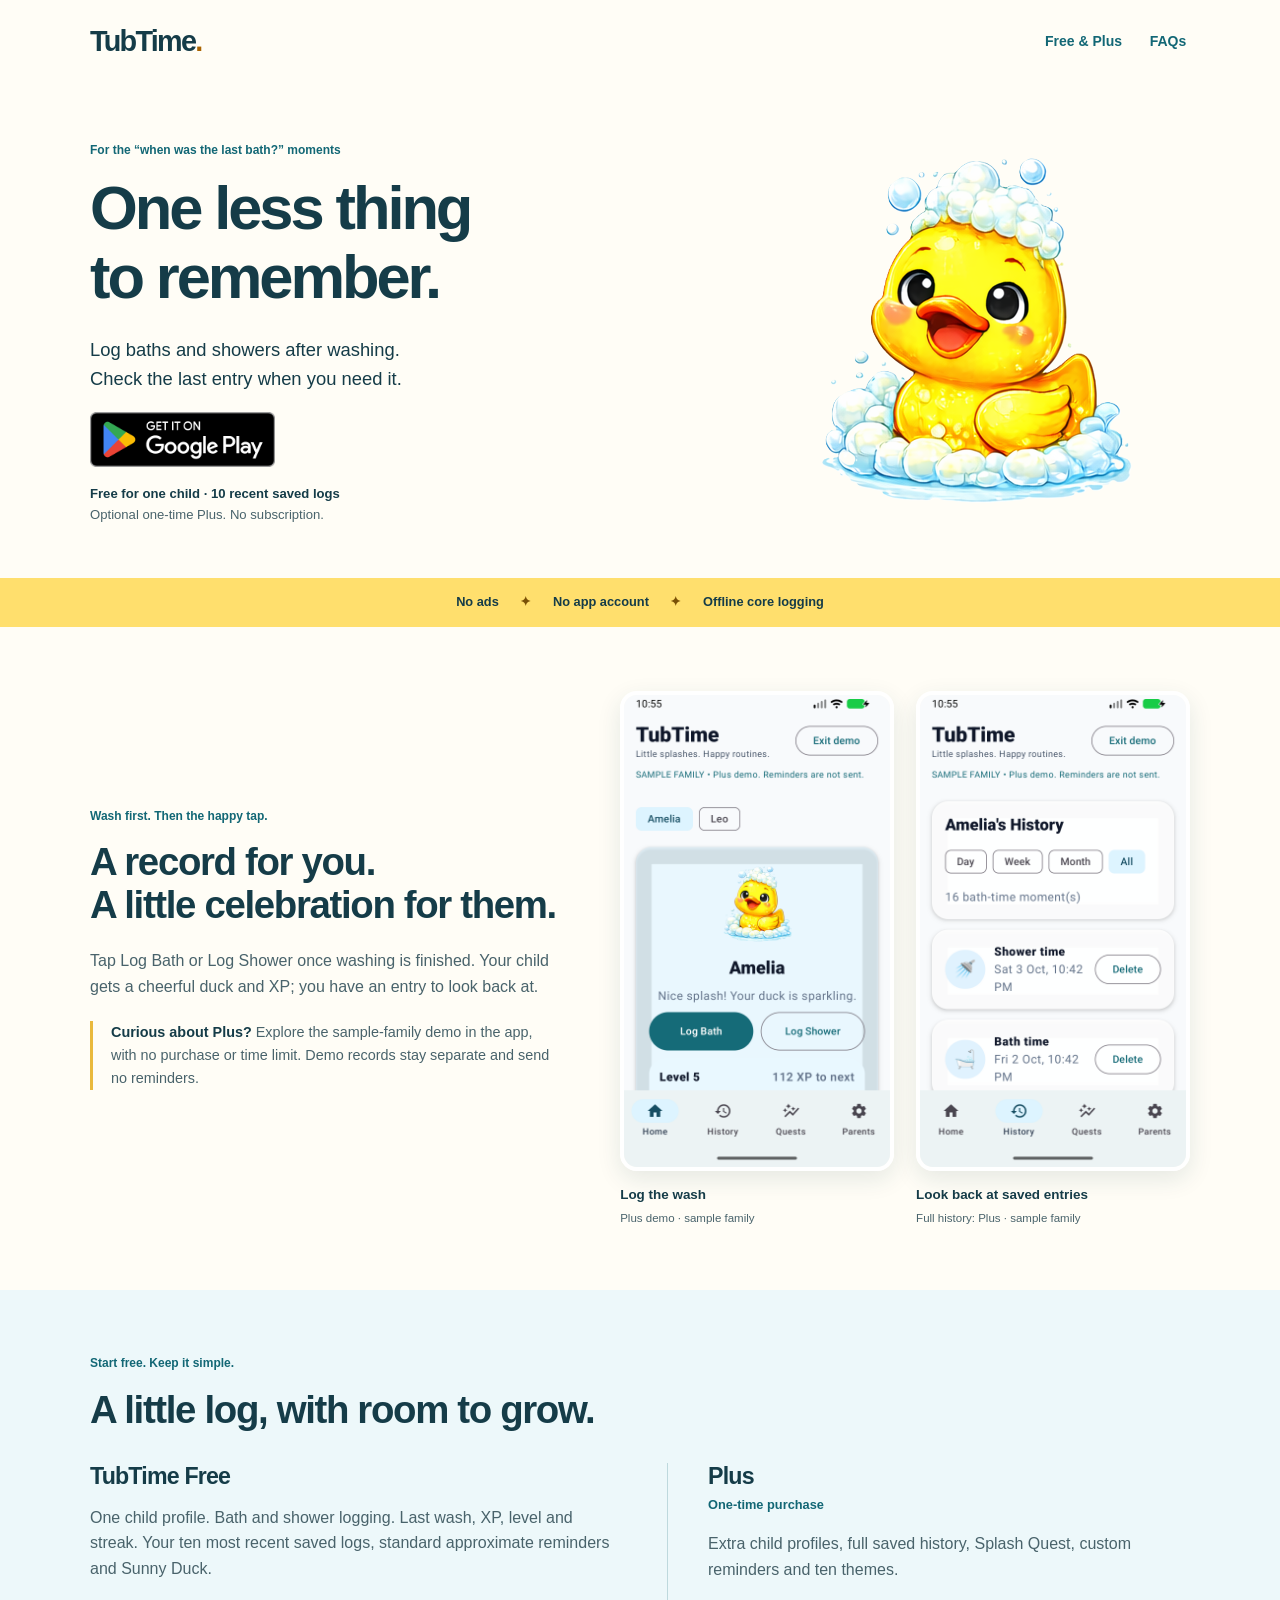
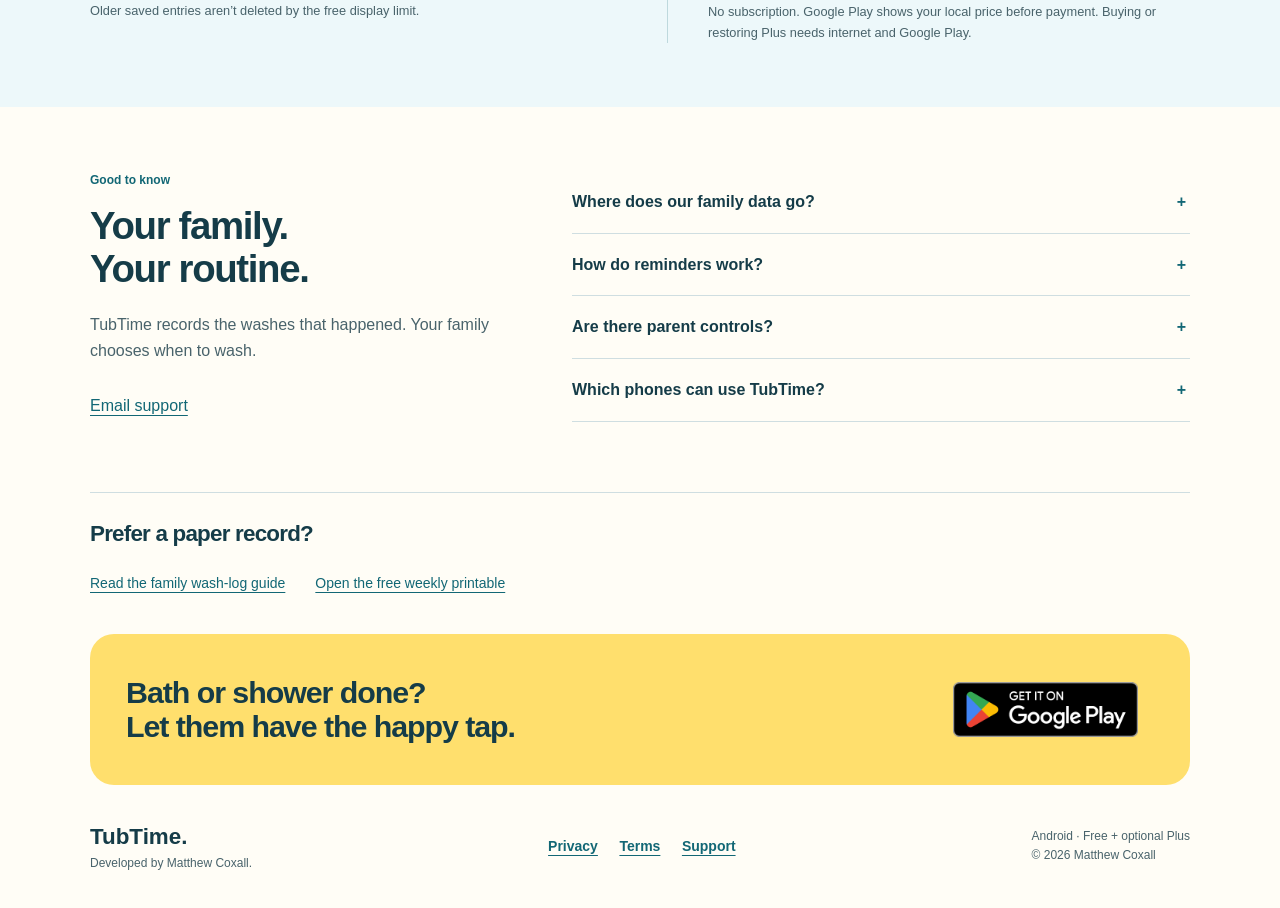
==== commit 4d1b1b0f: "Make TubTime welcoming on mobile with Sunny Duck and official Play badge" ====
--- a/Tubtime/index.html
+++ b/Tubtime/index.html
@@ -8,7 +8,7 @@
   <meta name="theme-color" content="#e8f7fb">
   <meta name="robots" content="index,follow">
   <link rel="canonical" href="https://matthewcoxall12.github.io/Tubtime/">
-  <link rel="stylesheet" href="./styles.css">
+  <link rel="stylesheet" href="./landing.css">
   <link rel="icon" type="image/svg+xml" href="./assets/favicon.svg">
   <meta property="og:type" content="website">
   <meta property="og:locale" content="en_GB">
@@ -80,79 +80,28 @@
 </head>
 <body>
   <a class="skip-link" href="#main">Skip to content</a>
-  <header class="site-header wrap">
-    <a class="brand" href="./" aria-label="TubTime home">TubTime<span class="brand-dot" aria-hidden="true">.</span></a>
-    <nav aria-label="Main navigation">
-      <a href="#how-it-works">How it works</a><a href="#free-plus">Free &amp; Plus</a><a href="#questions">FAQs</a>
-    </nav>
-    <a class="button button-small" href="https://play.google.com/store/apps/details?id=com.tubtime.app">Get the Android app <span aria-hidden="true">↗</span></a>
-  </header>
+  <header class="wrap site-header"><a class="brand" href="./" aria-label="TubTime home">TubTime<span aria-hidden="true">.</span></a><nav aria-label="Main navigation"><a href="#free-plus">Free &amp; Plus</a><a href="#questions">FAQs</a></nav></header>
   <main id="main">
     <section class="hero wrap" aria-labelledby="hero-title">
-      <div class="hero-copy">
-        <p class="eyebrow"><span class="tiny-dot" aria-hidden="true"></span> A little help remembering</p>
-        <h1 id="hero-title" style="font-size:clamp(2.4rem,4vw,3.8rem);line-height:1.1">Was the last bath <span>yesterday—or the day before?</span></h1>
-        <p class="hero-intro">Log a bath or shower after it happens. Next time you’re wondering, check the last entry.</p>
-        <p class="hero-explain">Your child can do the happy tap once washing is finished. You’ve got the entry to look back at.</p>
-        <a class="button button-primary" href="https://play.google.com/store/apps/details?id=com.tubtime.app"><span class="play-mark" aria-hidden="true">▶</span><span><small>Free to download</small>Get it on Google Play</span><span aria-hidden="true">↗</span></a>
-        <p class="small hero-note">Free: one child profile + ten recent saved logs.<br>Android 8.0+ · Optional one-time Plus · No subscription</p>
-        <div class="hero-tags" aria-label="App features"><span>No ads</span><span>No app account</span><span>Offline core logging</span></div>
-      </div>
-      <figure class="hero-visual">
-        <div class="bubble bubble-one" aria-hidden="true"></div><div class="bubble bubble-two" aria-hidden="true"></div><div class="bubble bubble-three" aria-hidden="true"></div>
-        <div class="phone"><img src="./assets/02-plus-sample-family.png" width="1080" height="1920" alt="Plus sample-family demo with Amelia and Leo profiles, a cheerful duck and Log Bath and Log Shower buttons. SAMPLE FAMILY and Exit demo are visible." fetchpriority="high"></div>
-        <figcaption><span aria-hidden="true">✦</span> Plus demo · sample family</figcaption>
-      </figure>
+      <div class="hero-heading"><p class="eyebrow">For the “when was the last bath?” moments</p><h1 id="hero-title">One less thing<br>to remember.</h1></div>
+      <img class="sunny" src="./assets/duck-sunny.png" width="320" height="406" alt="Sunny Duck, TubTime’s cheerful yellow duck, covered in bubbles." fetchpriority="high">
+      <div class="hero-action"><p class="intro">Log baths and showers after washing.<br>Check the last entry when you need it.</p><a class="play-badge" href="https://play.google.com/store/apps/details?id=com.tubtime.app"><img src="./assets/google-play-badge.png" width="478" height="142" alt="Get it on Google Play"></a><p class="free-note"><strong>Free for one child · 10 recent saved logs</strong><br>Optional one-time Plus. No subscription.</p></div>
     </section>
-    <div class="ribbon"><p>For real washes. For your family’s own rhythm.</p><span aria-hidden="true">✦</span><p>One tap to log a bath or shower.</p></div>
-    <section class="section wrap" id="how-it-works" aria-labelledby="how-title">
-      <div class="section-heading"><div><p class="eyebrow">After the wash</p><h2 id="how-title">Wash first. Then tap.</h2></div><p>Celebrate the wash that happened.<br>Leave the washing schedule to your family.</p></div>
-      <ol class="steps">
-        <li><span class="step-number">01</span><h3>Have a bath or shower</h3><p>Follow the routine that works for your family. TubTime records washes after they happen.</p></li>
-        <li><span class="step-number">02</span><h3>Tap to log it</h3><p>Choose Log Bath or Log Shower. A cheerful duck, sounds and XP make the moment playful.</p></li>
-        <li><span class="step-number">03</span><h3>See the last wash</h3><p>Check recent history, level and streak. Set an approximate reminder if you’d like one.</p></li>
-      </ol>
+    <div class="reassurance"><p>No ads <span aria-hidden="true">✦</span> No app account <span aria-hidden="true">✦</span> Offline core logging</p></div>
+    <section class="wrap section proof" id="how-it-works" aria-labelledby="proof-title">
+      <div class="proof-copy"><p class="eyebrow">Wash first. Then the happy tap.</p><h2 id="proof-title">A record for you.<br>A little celebration for them.</h2><p>Tap Log Bath or Log Shower once washing is finished. Your child gets a cheerful duck and XP; you have an entry to look back at.</p><p class="demo-note"><strong>Curious about Plus?</strong> Explore the sample-family demo in the app, with no purchase or time limit. Demo records stay separate and send no reminders.</p></div>
+      <div class="screens"><figure><a href="./assets/02-plus-sample-family.png" aria-label="View full-size Plus sample-family home screenshot"><img src="./assets/02-plus-sample-family.png" width="1080" height="1920" alt="Actual Plus demo home with SAMPLE FAMILY label, Amelia and Leo profiles, Sunny Duck and wash logging buttons." loading="lazy"></a><figcaption><strong>Log the wash</strong><span>Plus demo · sample family</span></figcaption></figure><figure><a href="./assets/04-full-history.png" aria-label="View full-size Plus sample-family history screenshot"><img src="./assets/04-full-history.png" width="1080" height="1920" alt="Actual Plus demo history with sample-family label and dated bath and shower entries." loading="lazy"></a><figcaption><strong>Look back at saved entries</strong><span>Full history: Plus · sample family</span></figcaption></figure></div>
     </section>
-    <section class="gallery-section" aria-labelledby="inside-title">
-      <div class="wrap">
-        <div class="section-heading"><div><p class="eyebrow">A peek inside</p><h2 id="inside-title">A place to check what you logged.</h2></div><p>Actual Android app screens.<br>Plus screens shown with sample-family data.</p></div>
-        <div class="gallery">
-          <figure><div class="screen-shell"><img src="./assets/02-plus-sample-family.png" alt="Plus sample-family demo showing Amelia and Leo profiles, a duck, and bath and shower logging buttons. The sample-family label is visible." width="1080" height="1920" loading="lazy"></div><figcaption><span class="pill">Plus · sample family</span><h3>More than one child?</h3><p>Extra profiles keep each child’s history and progress separate.</p></figcaption></figure>
-          <div class="gallery-note"><span class="sun" aria-hidden="true">✦</span><h3>Explore Plus<br> before you choose.</h3><p>Try the sample-family demo inside the app. No purchase. No time limit.</p><p class="small">Demo records and settings are separate from your family’s. No demo reminders are sent. Exit to return to your own family.</p><a class="text-link" href="#free-plus">See what’s included <span aria-hidden="true">↓</span></a></div>
-          <figure><div class="screen-shell"><img src="./assets/04-full-history.png" alt="Plus sample-family history for Amelia, with Day, Week, Month and All filters and saved bath and shower entries. The sample-family label is visible." width="1080" height="1920" loading="lazy"></div><figcaption><span class="pill">Plus · sample family</span><h3>See the entries you saved</h3><p>Browse all saved history with day, week, month and all-time filters.</p></figcaption></figure>
-        </div>
-      </div>
-    </section>
-    <section class="section wrap" id="free-plus" aria-labelledby="plans-title">
-      <div class="section-heading"><div><p class="eyebrow">Start with a splash</p><h2 id="plans-title">Keep the free wash log. Add Plus if you need more.</h2></div><p>One child and ten recent saved entries are free. Plus adds extra profiles and full saved history in one purchase.</p></div>
-      <div class="plans">
-        <article class="plan"><p class="eyebrow">The everyday essentials</p><h3>TubTime Free</h3><p class="plan-price">Free<span>to download and use</span></p><ul class="check-list"><li>One child profile</li><li>One-tap bath and shower logging</li><li>Last wash, level, XP and streak</li><li>View the ten most recent saved logs</li><li>Daily reminder around 6 pm, or a wash-gap reminder around 48 hours after a logged wash</li><li>Cheerful sounds and Sunny Duck theme</li></ul><a class="button button-outline" href="https://play.google.com/store/apps/details?id=com.tubtime.app">Start with Free <span aria-hidden="true">↗</span></a></article>
-        <article class="plan plan-plus"><p class="eyebrow">More room for your family</p><h3>TubTime Plus <span class="pill">One purchase</span></h3><p class="plan-price">No subscription<span>optional in-app upgrade</span></p><ul class="check-list"><li>Extra child profiles with separate history and progress</li><li>All saved history with day, week, month and all-time filters</li><li>Splash Quest goals, badges, progress cards and family leaderboards</li><li>Custom reminder hours and messages</li><li>All ten colour themes</li></ul><p class="small">Google Play shows your current local price before payment. Buying or restoring Plus needs internet access and Google Play.</p><a class="text-link" href="https://play.google.com/store/apps/details?id=com.tubtime.app">Explore in the Android app <span aria-hidden="true">↗</span></a></article>
-      </div>
-      <p class="small plans-footnote">Free shows your ten newest saved entries; older entries aren’t deleted by the display limit. Reminder timing is approximate and depends on Android notification permissions and battery settings.</p>
-    </section>
-    <section class="privacy-section wrap" aria-labelledby="privacy-title">
-      <div><p class="eyebrow">Made for family life</p><h2 id="privacy-title">Playful for kids.<br>Clear for parents.</h2><p>Grown-up settings, purchases and data controls sit behind a simple parent question.</p><a class="text-link" href="./privacy.html">Read the privacy policy <span aria-hidden="true">↗</span></a></div>
-      <div class="privacy-points"><article><h3>Your family data stays local</h3><p>No TubTime accounts, ads or cloud sync. Core logging works offline. Android backup may copy app data according to your device settings.</p></article><article><h3>Parents stay in control</h3><p>Delete a wash log, remove extra profiles or reset local history in the app. The parent question is a simple gate, not account authentication.</p></article></div>
-    </section>
-    <section class="section wrap faq-section" id="questions" aria-labelledby="faq-title">
-      <div><p class="eyebrow">Before the next splash</p><h2 id="faq-title">A few useful answers.</h2><p>Something else on your mind?</p><a class="text-link" href="mailto:matthewcoxall@googlemail.com">Email support <span aria-hidden="true">↗</span></a></div>
-      <div class="faq-list">
-        <details open><summary>Is TubTime a bath timer?</summary><p>TubTime logs baths and showers after washing. It doesn’t measure how long a wash takes. Only log washes that have really happened.</p></details>
-        <details><summary>Can I use TubTime without paying?</summary><p>Yes. The free app includes one profile, bath and shower logging, level, XP, streak, ten recent logs, standard reminders and the Sunny Duck theme. Plus is an optional one-time purchase with no subscription.</p></details>
-        <details><summary>How can I try the Plus features?</summary><p>Open the sample-family demo in the app. It has separate local records and settings, no time limit and no purchase requirement. Demo reminders aren’t sent. Exit the demo to return to your own family; exploring the demo doesn’t buy Plus.</p></details>
-        <details><summary>Does it need an account or internet?</summary><p>No TubTime account is needed, and core logging works offline. Google Play purchases and restoring Plus need internet access. There is no TubTime cloud sync, including with Plus. Android backups can apply according to your device settings.</p></details>
-        <details><summary>When will reminders arrive?</summary><p>Free offers a daily reminder around 6 pm or a wash-gap reminder around 48 hours after a logged wash. Plus adds custom hours and messages. All reminders are approximate: Android notification permissions and battery settings affect delivery.</p></details>
-        <details><summary>Is TubTime available for iPhone?</summary><p>TubTime is currently available for Android 8.0 and later on Google Play. There is no released iPhone app to download.</p></details>
-        <details><summary>Does TubTime tell us how often to wash?</summary><p>No. Families choose their own routines. TubTime is a routine logger, not a medical device, and doesn’t give medical advice. Ask a qualified professional if you have medical questions.</p></details>
-      </div>
-    </section>
-    <section class="privacy-section wrap" id="resources" aria-labelledby="resources-title">
-      <div><p class="eyebrow">Useful beyond the app</p><h2 id="resources-title">A simple record.<br>A little less guesswork.</h2><p>Prefer paper, or want a clearer way to keep a log between caregivers? Start with these free resources.</p></div>
-      <div class="privacy-points"><article><h3>How to keep a family wash log</h3><p>What to record after washing, how to avoid duplicate entries, and what a blank entry means.</p><a class="text-link" href="./wash-log-guide.html">Read the practical guide <span aria-hidden="true">↗</span></a></article><article><h3>A free printable weekly record</h3><p>A blank bath and shower log with optional times and notes. No signup, online fields or suggested washing schedule.</p><a class="text-link" href="./weekly-wash-record.html">Open the printable <span aria-hidden="true">↗</span></a></article></div>
-    </section>
-    <section class="final-cta wrap" aria-labelledby="cta-title"><div><p class="eyebrow">Bath or shower done?</p><h2 id="cta-title">Let them have the happy tap.</h2><p>Download TubTime: Kids Bath Routine for Android.</p></div><a class="button button-primary" href="https://play.google.com/store/apps/details?id=com.tubtime.app">Get it on Google Play <span aria-hidden="true">↗</span></a></section>
+    <section class="plans-band" id="free-plus" aria-labelledby="plans-title"><div class="wrap section"><p class="eyebrow">Start free. Keep it simple.</p><h2 id="plans-title">A little log, with room to grow.</h2><div class="plans"><article><h3>TubTime Free</h3><p>One child profile. Bath and shower logging. Last wash, XP, level and streak. Your ten most recent saved logs, standard approximate reminders and Sunny Duck.</p><p class="small">Older saved entries aren’t deleted by the free display limit.</p></article><article><h3>Plus <span>One-time purchase</span></h3><p>Extra child profiles, full saved history, Splash Quest, custom reminders and ten themes.</p><p class="small">No subscription. Google Play shows your local price before payment. Buying or restoring Plus needs internet and Google Play.</p></article></div></div></section>
+    <section class="wrap section answers" id="questions" aria-labelledby="questions-title"><div><p class="eyebrow">Good to know</p><h2 id="questions-title">Your family.<br>Your routine.</h2><p>TubTime records the washes that happened. Your family chooses when to wash.</p><a href="mailto:matthewcoxall@googlemail.com">Email support</a></div><div class="faq-list">
+      <details><summary>Where does our family data go?</summary><p>Family records stay on your device. There are no TubTime accounts, ads or cloud sync. Android backup may copy app data according to your device settings. Core logging works offline.</p></details>
+      <details><summary>How do reminders work?</summary><p>Free offers a daily reminder around 6 pm or a wash-gap reminder around 48 hours after a logged wash. Plus adds custom hours and messages. Timing is approximate and depends on Android notification permissions and battery settings.</p></details>
+      <details><summary>Are there parent controls?</summary><p>Settings, purchases and data controls sit behind a simple parent question. It is a gate, not authentication. You can delete wash logs and reset local history in the app.</p></details>
+      <details><summary>Which phones can use TubTime?</summary><p>Android 8.0 and later. TubTime logs after washing; it doesn’t time a bath or shower. There is no released iPhone app.</p></details>
+    </div></section>
+    <section class="wrap resources" aria-labelledby="resources-title"><h2 id="resources-title">Prefer a paper record?</h2><p><a href="./wash-log-guide.html">Read the family wash-log guide</a><a href="./weekly-wash-record.html">Open the free weekly printable</a></p></section>
+    <section class="wrap final-cta"><h2>Bath or shower done?<br>Let them have the happy tap.</h2><a class="play-badge" href="https://play.google.com/store/apps/details?id=com.tubtime.app"><img src="./assets/google-play-badge.png" width="478" height="142" alt="Get it on Google Play" loading="lazy"></a></section>
   </main>
-  <footer class="wrap site-footer"><div><a class="brand" href="./">TubTime<span class="brand-dot" aria-hidden="true">.</span></a><p class="small">Little splashes. Happy routines.<br>Developed by Matthew Coxall.</p></div><nav aria-label="Footer"><a href="./privacy.html">Privacy</a><a href="./terms.html">Terms</a><a href="mailto:matthewcoxall@googlemail.com">Support</a></nav><p class="small">Android app · Free + optional Plus<br>© 2026 Matthew Coxall</p></footer>
+  <footer class="wrap"><p><strong>TubTime.</strong><br>Developed by Matthew Coxall.</p><nav aria-label="Footer"><a href="./privacy.html">Privacy</a><a href="./terms.html">Terms</a><a href="mailto:matthewcoxall@googlemail.com">Support</a></nav><p>Android · Free + optional Plus<br>© 2026 Matthew Coxall</p></footer>
 </body>
 </html>
--- a/Tubtime/landing.css
+++ b/Tubtime/landing.css
@@ -0,0 +1,3 @@
+:root{font-family:"Trebuchet MS",Arial,sans-serif;color:#153c48;background:#fffdf6;line-height:1.6;color-scheme:light;--ink:#153c48;--teal:#126775;--muted:#49636b;--line:#cfdee1}*{box-sizing:border-box}body{margin:0}img{max-width:100%;height:auto;display:block}a{color:var(--teal);text-underline-offset:4px}a:hover{text-decoration-thickness:2px}a:focus-visible,summary:focus-visible{outline:3px solid #126775;outline-offset:5px;border-radius:4px}.wrap{width:min(1100px,calc(100% - 48px));margin-inline:auto}p{margin:0 0 20px;color:var(--muted)}h1,h2,h3{margin:0;color:var(--ink);line-height:1.12;letter-spacing:-.035em}h1{font-size:clamp(2.2rem,4.8vw,4.4rem);letter-spacing:-.05em}h2{font-size:clamp(1.8rem,3vw,2.6rem)}h3{font-size:1.45rem}strong{color:var(--ink)}.eyebrow{font-size:.75rem;font-weight:bold;color:var(--teal);margin-bottom:14px}.skip-link{position:absolute;top:-100px;left:16px;background:white;padding:12px;z-index:10}.skip-link:focus{top:8px}.site-header{display:flex;align-items:center;justify-content:space-between;padding-block:18px}.brand{font-weight:bold;font-size:1.8rem;letter-spacing:-.06em;text-decoration:none;color:var(--ink);min-height:44px}.brand span{color:#a96300}.site-header nav,footer nav{display:flex;gap:24px}.site-header nav a,footer a{display:inline-flex;align-items:center;min-height:44px;font-size:.875rem;font-weight:bold}.site-header nav a{text-decoration:none}.hero{display:grid;grid-template-columns:1.4fr 1fr;grid-template-rows:auto auto;column-gap:60px;align-items:center;padding-block:48px 42px}.hero-heading{align-self:end}.sunny{grid-column:2;grid-row:1/3;width:320px;justify-self:center}.hero-action{align-self:start}.intro{color:var(--ink);font-size:1.15rem;margin:23px 0 2px}.play-badge{display:inline-flex;padding:16px;align-items:center;justify-content:center;line-height:0;margin-left:-16px}.play-badge img{width:185px;height:auto}.free-note{font-size:.82rem;line-height:1.6;margin:0}.reassurance{background:#ffdf6d;text-align:center;padding:14px 16px}.reassurance p{margin:0;color:var(--ink);font-size:.8rem;font-weight:bold}.reassurance span{margin-inline:18px;color:#795006}.section{padding-block:64px}.proof{display:grid;grid-template-columns:.9fr 1.1fr;gap:64px;align-items:center}.proof-copy>p:not(.eyebrow){margin-top:22px}.demo-note{border-left:3px solid #e9b93d;padding-left:18px;font-size:.9rem}.screens{display:grid;grid-template-columns:1fr 1fr;gap:22px}figure{margin:0}figure img{border-radius:17px;border:4px solid white;box-shadow:0 8px 24px #153c481c}figure a{display:block;border-radius:17px}figcaption{font-size:.84rem;line-height:1.45;margin-top:14px}figcaption span{display:block;font-size:.72rem;color:var(--muted);margin-top:5px}.plans-band{background:#edf8fa}.plans{display:grid;grid-template-columns:1fr 1fr;gap:54px;margin-top:32px}.plans article+article{border-left:1px solid #bed9dd;padding-left:40px}.plans h3{margin-bottom:16px}.plans h3 span{display:block;font-size:.8rem;letter-spacing:0;line-height:1.6;color:var(--teal);margin-top:6px}.small{font-size:.8rem}.plans p:last-child{margin-bottom:0}.answers{display:grid;grid-template-columns:.8fr 1.2fr;gap:70px}.answers h2+p{margin-top:22px}.answers>div>a{display:inline-flex;min-height:44px;align-items:center}.faq-list details{border-bottom:1px solid var(--line)}summary{cursor:pointer;font-weight:bold;padding:18px 30px 18px 0;min-height:56px;position:relative;list-style:none}summary::-webkit-details-marker{display:none}summary:after{content:'+';position:absolute;right:4px;color:var(--teal)}details[open] summary:after{content:'−'}details p{font-size:.9rem;margin:0 18px 20px 0}.resources{padding-block:28px;border-top:1px solid var(--line)}.resources h2{font-size:1.4rem}.resources p{display:flex;flex-wrap:wrap;gap:12px 30px;margin:16px 0 0}.resources a{display:inline-flex;align-items:center;min-height:44px;font-size:.875rem}.final-cta{background:#ffdf6d;border-radius:24px;padding:32px 36px;display:flex;justify-content:space-between;align-items:center;gap:24px}.final-cta h2{font-size:1.9rem}.final-cta .play-badge{margin:0}footer{padding-block:34px;display:flex;justify-content:space-between;align-items:center;gap:24px}footer p{font-size:.75rem;margin:0}footer strong{font-size:1.4rem}footer nav{gap:20px}@media(max-width:760px){.wrap{width:calc(100% - 40px)}.site-header{padding-block:10px}.brand{font-size:1.55rem}.site-header nav{gap:18px}.site-header nav a{font-size:.78rem}.hero{display:flex;flex-direction:column;gap:0;text-align:center;padding-block:20px 26px}.hero-heading,.hero-action{align-self:center;width:100%}.hero .eyebrow{font-size:.68rem;margin-bottom:10px}.hero h1{font-size:2.4rem}.sunny{width:150px;margin:15px auto 4px}.intro{font-size:1rem;margin:10px 0 0}.play-badge{margin:0;padding:16px}.play-badge img{width:174px}.free-note{font-size:.73rem}.reassurance{padding:12px 8px}.reassurance p{font-size:.67rem}.reassurance span{margin-inline:7px}.section{padding-block:40px}.proof{grid-template-columns:1fr;gap:24px}.proof-copy>p:not(.eyebrow){margin-top:16px;margin-bottom:0}.proof-copy .demo-note{margin-top:20px!important}.screens{gap:16px}figure img{border-width:3px;border-radius:13px}figcaption{font-size:.78rem}figcaption span{font-size:.65rem}.plans{grid-template-columns:1fr;gap:26px;margin-top:26px}.plans article+article{border-left:0;border-top:1px solid #bed9dd;padding:24px 0 0}.plans h3 span{display:inline;margin-left:8px}.plans p{font-size:.9rem}.plans p.small{font-size:.78rem}.answers{grid-template-columns:1fr;gap:20px}.answers>div>p{margin-bottom:5px}.resources p{display:block}.resources a{display:flex}.final-cta{display:block;padding:28px 22px;text-align:center}.final-cta h2{font-size:1.65rem}.final-cta .play-badge{margin-top:8px}footer{display:flex;flex-wrap:wrap;gap:16px}footer nav{margin-left:auto}footer p:last-child{width:100%}}@media(max-width:350px){.wrap{width:calc(100% - 32px)}.hero h1{font-size:2.1rem}.hero .eyebrow{font-size:.61rem}.sunny{width:140px}.hero{padding-top:16px}.free-note{font-size:.67rem}.site-header nav{gap:12px}.reassurance p{font-size:.6rem}}
+
+.site-header nav a,footer nav a{min-width:44px;justify-content:center}.site-header{flex-wrap:wrap;column-gap:16px}h1,h2,h3,p,a,summary{overflow-wrap:anywhere}.screens>*{min-width:0}
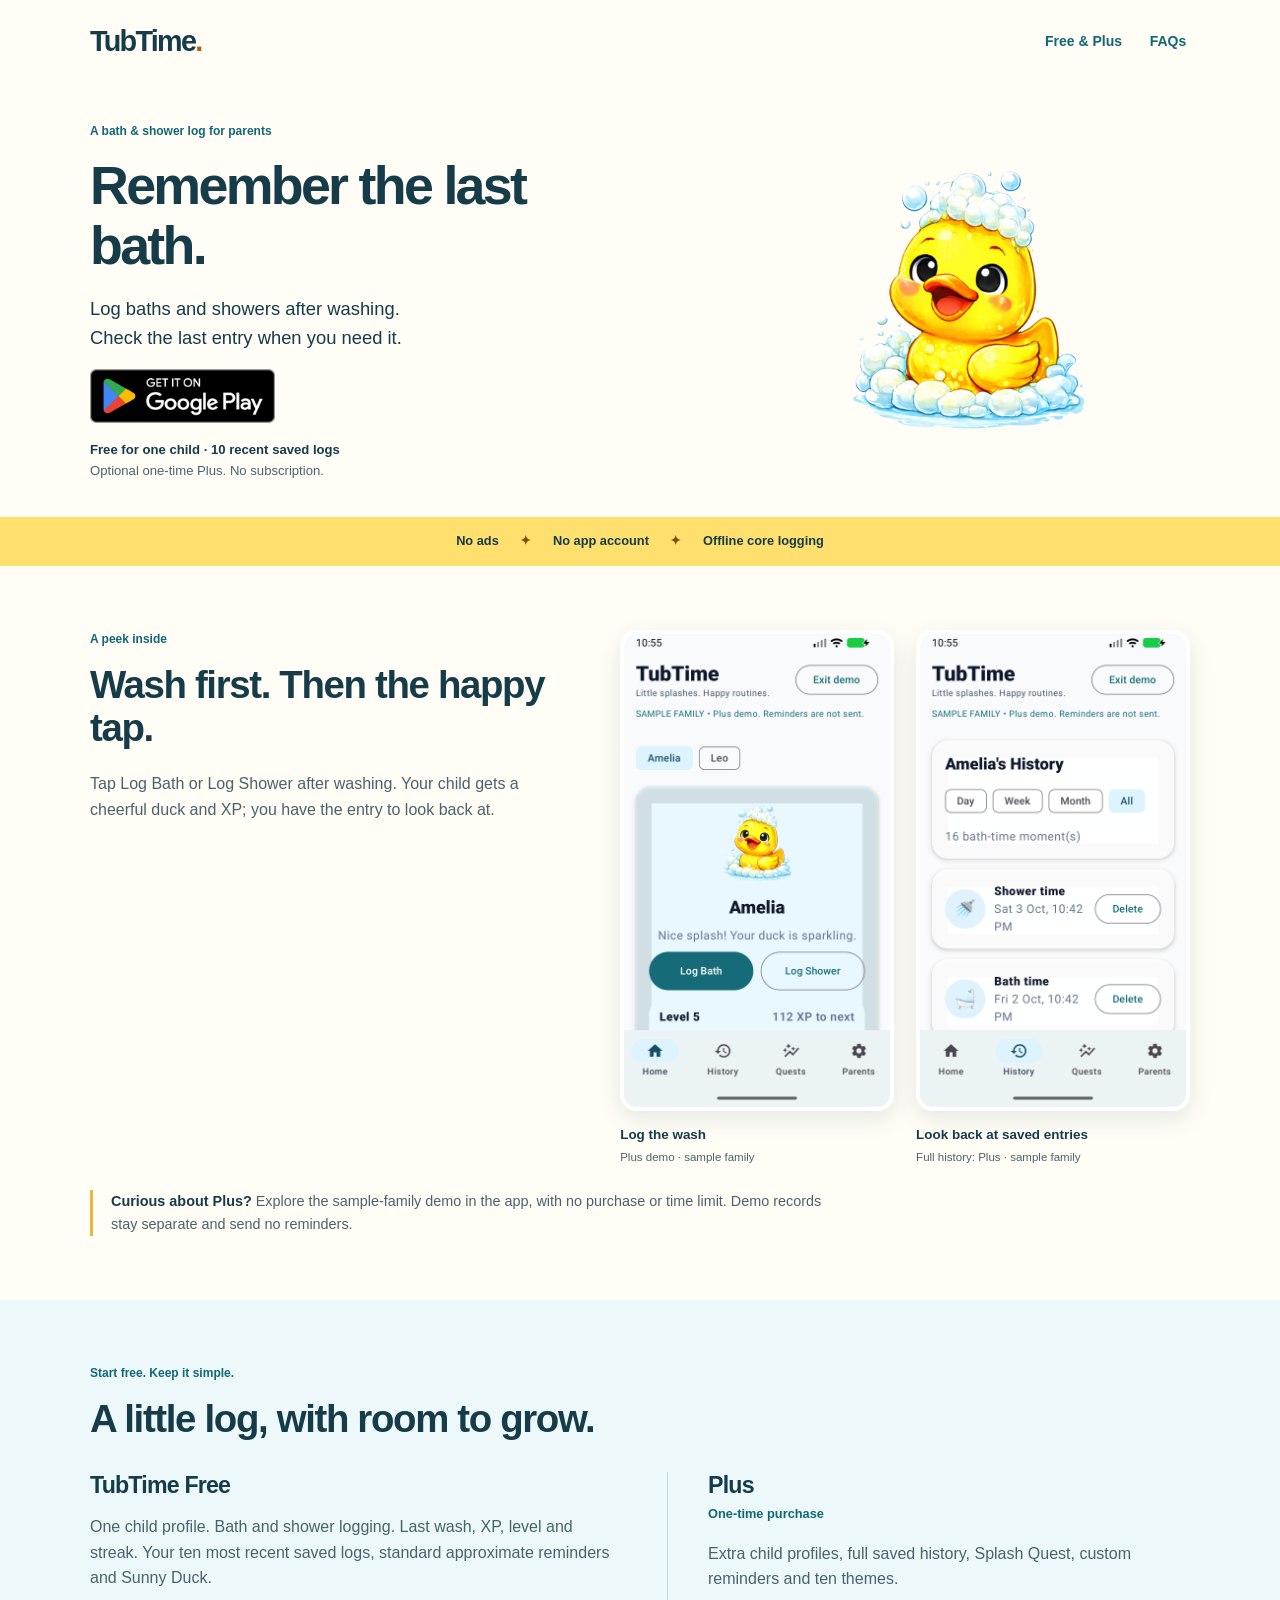
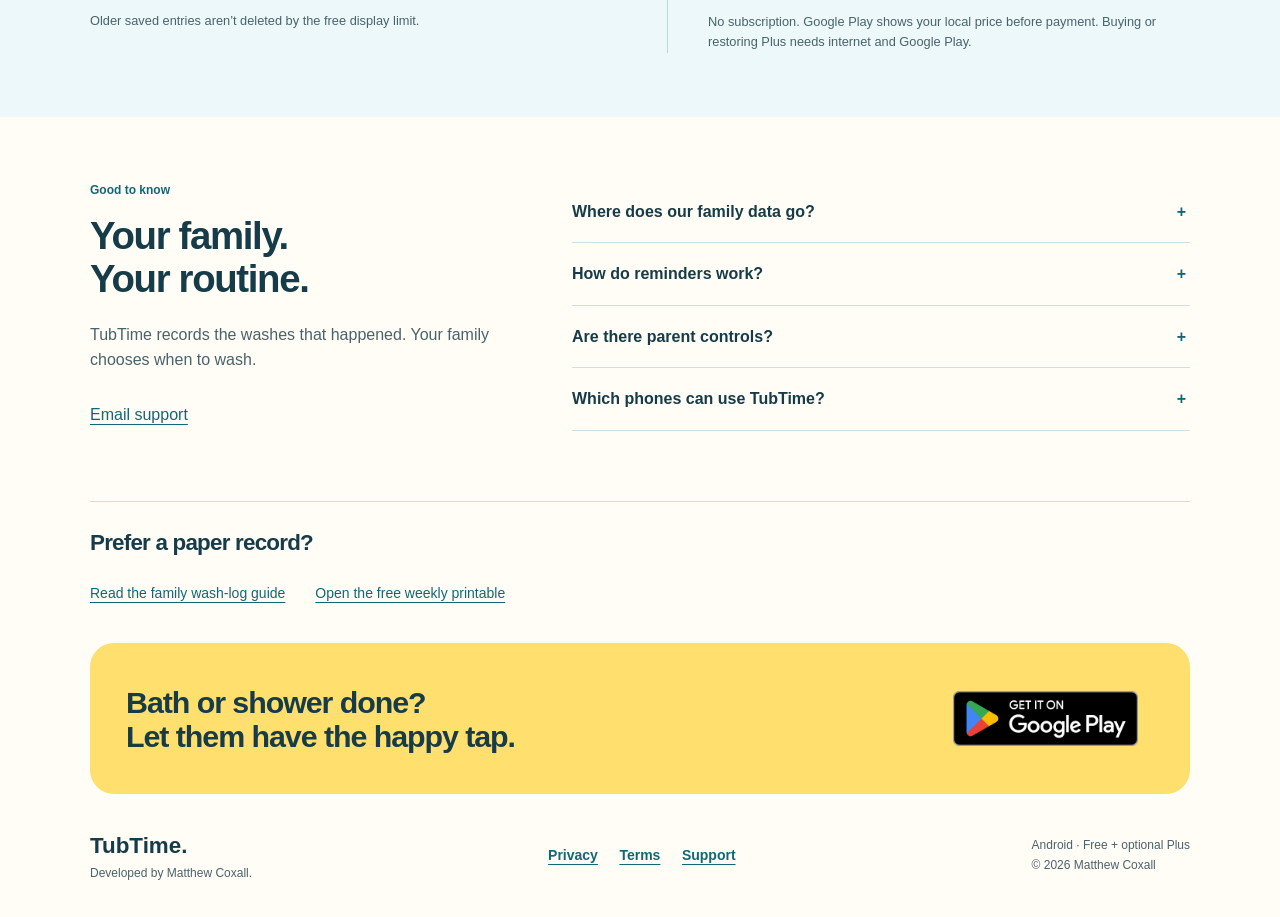
==== commit 61114920: "Prioritize parent context and download action in TubTime website hierarchy" ====
--- a/Tubtime/index.html
+++ b/Tubtime/index.html
@@ -83,14 +83,17 @@
   <header class="wrap site-header"><a class="brand" href="./" aria-label="TubTime home">TubTime<span aria-hidden="true">.</span></a><nav aria-label="Main navigation"><a href="#free-plus">Free &amp; Plus</a><a href="#questions">FAQs</a></nav></header>
   <main id="main">
     <section class="hero wrap" aria-labelledby="hero-title">
-      <div class="hero-heading"><p class="eyebrow">For the “when was the last bath?” moments</p><h1 id="hero-title">One less thing<br>to remember.</h1></div>
+      <div class="hero-copy">
+        <div class="hero-heading"><p class="eyebrow">A bath &amp; shower log for parents</p><h1 id="hero-title">Remember the last bath.</h1></div>
+        <div class="hero-action"><p class="intro">Log baths and showers after washing.<br>Check the last entry when you need it.</p><a class="play-badge" href="https://play.google.com/store/apps/details?id=com.tubtime.app"><img src="./assets/google-play-badge.png" width="478" height="142" alt="Get it on Google Play"></a><p class="free-note"><strong>Free for one child · 10 recent saved logs</strong><br>Optional one-time Plus. No subscription.</p></div>
+      </div>
       <img class="sunny" src="./assets/duck-sunny.png" width="320" height="406" alt="Sunny Duck, TubTime’s cheerful yellow duck, covered in bubbles." fetchpriority="high">
-      <div class="hero-action"><p class="intro">Log baths and showers after washing.<br>Check the last entry when you need it.</p><a class="play-badge" href="https://play.google.com/store/apps/details?id=com.tubtime.app"><img src="./assets/google-play-badge.png" width="478" height="142" alt="Get it on Google Play"></a><p class="free-note"><strong>Free for one child · 10 recent saved logs</strong><br>Optional one-time Plus. No subscription.</p></div>
     </section>
     <div class="reassurance"><p>No ads <span aria-hidden="true">✦</span> No app account <span aria-hidden="true">✦</span> Offline core logging</p></div>
     <section class="wrap section proof" id="how-it-works" aria-labelledby="proof-title">
-      <div class="proof-copy"><p class="eyebrow">Wash first. Then the happy tap.</p><h2 id="proof-title">A record for you.<br>A little celebration for them.</h2><p>Tap Log Bath or Log Shower once washing is finished. Your child gets a cheerful duck and XP; you have an entry to look back at.</p><p class="demo-note"><strong>Curious about Plus?</strong> Explore the sample-family demo in the app, with no purchase or time limit. Demo records stay separate and send no reminders.</p></div>
+      <div class="proof-copy"><p class="eyebrow">A peek inside</p><h2 id="proof-title">Wash first. Then the happy tap.</h2><p>Tap Log Bath or Log Shower after washing. Your child gets a cheerful duck and XP; you have the entry to look back at.</p></div>
       <div class="screens"><figure><a href="./assets/02-plus-sample-family.png" aria-label="View full-size Plus sample-family home screenshot"><img src="./assets/02-plus-sample-family.png" width="1080" height="1920" alt="Actual Plus demo home with SAMPLE FAMILY label, Amelia and Leo profiles, Sunny Duck and wash logging buttons." loading="lazy"></a><figcaption><strong>Log the wash</strong><span>Plus demo · sample family</span></figcaption></figure><figure><a href="./assets/04-full-history.png" aria-label="View full-size Plus sample-family history screenshot"><img src="./assets/04-full-history.png" width="1080" height="1920" alt="Actual Plus demo history with sample-family label and dated bath and shower entries." loading="lazy"></a><figcaption><strong>Look back at saved entries</strong><span>Full history: Plus · sample family</span></figcaption></figure></div>
+      <p class="demo-note"><strong>Curious about Plus?</strong> Explore the sample-family demo in the app, with no purchase or time limit. Demo records stay separate and send no reminders.</p>
     </section>
     <section class="plans-band" id="free-plus" aria-labelledby="plans-title"><div class="wrap section"><p class="eyebrow">Start free. Keep it simple.</p><h2 id="plans-title">A little log, with room to grow.</h2><div class="plans"><article><h3>TubTime Free</h3><p>One child profile. Bath and shower logging. Last wash, XP, level and streak. Your ten most recent saved logs, standard approximate reminders and Sunny Duck.</p><p class="small">Older saved entries aren’t deleted by the free display limit.</p></article><article><h3>Plus <span>One-time purchase</span></h3><p>Extra child profiles, full saved history, Splash Quest, custom reminders and ten themes.</p><p class="small">No subscription. Google Play shows your local price before payment. Buying or restoring Plus needs internet and Google Play.</p></article></div></div></section>
     <section class="wrap section answers" id="questions" aria-labelledby="questions-title"><div><p class="eyebrow">Good to know</p><h2 id="questions-title">Your family.<br>Your routine.</h2><p>TubTime records the washes that happened. Your family chooses when to wash.</p><a href="mailto:matthewcoxall@googlemail.com">Email support</a></div><div class="faq-list">
--- a/Tubtime/landing.css
+++ b/Tubtime/landing.css
@@ -1,3 +1,25 @@
 :root{font-family:"Trebuchet MS",Arial,sans-serif;color:#153c48;background:#fffdf6;line-height:1.6;color-scheme:light;--ink:#153c48;--teal:#126775;--muted:#49636b;--line:#cfdee1}*{box-sizing:border-box}body{margin:0}img{max-width:100%;height:auto;display:block}a{color:var(--teal);text-underline-offset:4px}a:hover{text-decoration-thickness:2px}a:focus-visible,summary:focus-visible{outline:3px solid #126775;outline-offset:5px;border-radius:4px}.wrap{width:min(1100px,calc(100% - 48px));margin-inline:auto}p{margin:0 0 20px;color:var(--muted)}h1,h2,h3{margin:0;color:var(--ink);line-height:1.12;letter-spacing:-.035em}h1{font-size:clamp(2.2rem,4.8vw,4.4rem);letter-spacing:-.05em}h2{font-size:clamp(1.8rem,3vw,2.6rem)}h3{font-size:1.45rem}strong{color:var(--ink)}.eyebrow{font-size:.75rem;font-weight:bold;color:var(--teal);margin-bottom:14px}.skip-link{position:absolute;top:-100px;left:16px;background:white;padding:12px;z-index:10}.skip-link:focus{top:8px}.site-header{display:flex;align-items:center;justify-content:space-between;padding-block:18px}.brand{font-weight:bold;font-size:1.8rem;letter-spacing:-.06em;text-decoration:none;color:var(--ink);min-height:44px}.brand span{color:#a96300}.site-header nav,footer nav{display:flex;gap:24px}.site-header nav a,footer a{display:inline-flex;align-items:center;min-height:44px;font-size:.875rem;font-weight:bold}.site-header nav a{text-decoration:none}.hero{display:grid;grid-template-columns:1.4fr 1fr;grid-template-rows:auto auto;column-gap:60px;align-items:center;padding-block:48px 42px}.hero-heading{align-self:end}.sunny{grid-column:2;grid-row:1/3;width:320px;justify-self:center}.hero-action{align-self:start}.intro{color:var(--ink);font-size:1.15rem;margin:23px 0 2px}.play-badge{display:inline-flex;padding:16px;align-items:center;justify-content:center;line-height:0;margin-left:-16px}.play-badge img{width:185px;height:auto}.free-note{font-size:.82rem;line-height:1.6;margin:0}.reassurance{background:#ffdf6d;text-align:center;padding:14px 16px}.reassurance p{margin:0;color:var(--ink);font-size:.8rem;font-weight:bold}.reassurance span{margin-inline:18px;color:#795006}.section{padding-block:64px}.proof{display:grid;grid-template-columns:.9fr 1.1fr;gap:64px;align-items:center}.proof-copy>p:not(.eyebrow){margin-top:22px}.demo-note{border-left:3px solid #e9b93d;padding-left:18px;font-size:.9rem}.screens{display:grid;grid-template-columns:1fr 1fr;gap:22px}figure{margin:0}figure img{border-radius:17px;border:4px solid white;box-shadow:0 8px 24px #153c481c}figure a{display:block;border-radius:17px}figcaption{font-size:.84rem;line-height:1.45;margin-top:14px}figcaption span{display:block;font-size:.72rem;color:var(--muted);margin-top:5px}.plans-band{background:#edf8fa}.plans{display:grid;grid-template-columns:1fr 1fr;gap:54px;margin-top:32px}.plans article+article{border-left:1px solid #bed9dd;padding-left:40px}.plans h3{margin-bottom:16px}.plans h3 span{display:block;font-size:.8rem;letter-spacing:0;line-height:1.6;color:var(--teal);margin-top:6px}.small{font-size:.8rem}.plans p:last-child{margin-bottom:0}.answers{display:grid;grid-template-columns:.8fr 1.2fr;gap:70px}.answers h2+p{margin-top:22px}.answers>div>a{display:inline-flex;min-height:44px;align-items:center}.faq-list details{border-bottom:1px solid var(--line)}summary{cursor:pointer;font-weight:bold;padding:18px 30px 18px 0;min-height:56px;position:relative;list-style:none}summary::-webkit-details-marker{display:none}summary:after{content:'+';position:absolute;right:4px;color:var(--teal)}details[open] summary:after{content:'−'}details p{font-size:.9rem;margin:0 18px 20px 0}.resources{padding-block:28px;border-top:1px solid var(--line)}.resources h2{font-size:1.4rem}.resources p{display:flex;flex-wrap:wrap;gap:12px 30px;margin:16px 0 0}.resources a{display:inline-flex;align-items:center;min-height:44px;font-size:.875rem}.final-cta{background:#ffdf6d;border-radius:24px;padding:32px 36px;display:flex;justify-content:space-between;align-items:center;gap:24px}.final-cta h2{font-size:1.9rem}.final-cta .play-badge{margin:0}footer{padding-block:34px;display:flex;justify-content:space-between;align-items:center;gap:24px}footer p{font-size:.75rem;margin:0}footer strong{font-size:1.4rem}footer nav{gap:20px}@media(max-width:760px){.wrap{width:calc(100% - 40px)}.site-header{padding-block:10px}.brand{font-size:1.55rem}.site-header nav{gap:18px}.site-header nav a{font-size:.78rem}.hero{display:flex;flex-direction:column;gap:0;text-align:center;padding-block:20px 26px}.hero-heading,.hero-action{align-self:center;width:100%}.hero .eyebrow{font-size:.68rem;margin-bottom:10px}.hero h1{font-size:2.4rem}.sunny{width:150px;margin:15px auto 4px}.intro{font-size:1rem;margin:10px 0 0}.play-badge{margin:0;padding:16px}.play-badge img{width:174px}.free-note{font-size:.73rem}.reassurance{padding:12px 8px}.reassurance p{font-size:.67rem}.reassurance span{margin-inline:7px}.section{padding-block:40px}.proof{grid-template-columns:1fr;gap:24px}.proof-copy>p:not(.eyebrow){margin-top:16px;margin-bottom:0}.proof-copy .demo-note{margin-top:20px!important}.screens{gap:16px}figure img{border-width:3px;border-radius:13px}figcaption{font-size:.78rem}figcaption span{font-size:.65rem}.plans{grid-template-columns:1fr;gap:26px;margin-top:26px}.plans article+article{border-left:0;border-top:1px solid #bed9dd;padding:24px 0 0}.plans h3 span{display:inline;margin-left:8px}.plans p{font-size:.9rem}.plans p.small{font-size:.78rem}.answers{grid-template-columns:1fr;gap:20px}.answers>div>p{margin-bottom:5px}.resources p{display:block}.resources a{display:flex}.final-cta{display:block;padding:28px 22px;text-align:center}.final-cta h2{font-size:1.65rem}.final-cta .play-badge{margin-top:8px}footer{display:flex;flex-wrap:wrap;gap:16px}footer nav{margin-left:auto}footer p:last-child{width:100%}}@media(max-width:350px){.wrap{width:calc(100% - 32px)}.hero h1{font-size:2.1rem}.hero .eyebrow{font-size:.61rem}.sunny{width:140px}.hero{padding-top:16px}.free-note{font-size:.67rem}.site-header nav{gap:12px}.reassurance p{font-size:.6rem}}
 
 .site-header nav a,footer nav a{min-width:44px;justify-content:center}.site-header{flex-wrap:wrap;column-gap:16px}h1,h2,h3,p,a,summary{overflow-wrap:anywhere}.screens>*{min-width:0}
+
+/* Keep the parent's decision together; Sunny Duck welcomes after the action. */
+.hero{grid-template-columns:1.35fr 1fr;grid-template-rows:auto;gap:48px;padding-block:40px 36px}
+.hero-copy{max-width:580px;min-width:0}
+.hero h1{max-width:560px;font-size:clamp(2.2rem,4.2vw,3.8rem)}
+.hero .sunny{grid-column:2;grid-row:1;width:240px;margin:0}
+.hero .intro{margin:18px 0 0}
+.proof{align-items:start;gap:24px 64px}
+.proof>.demo-note{grid-column:1/-1;margin:0;max-width:740px}
+@media(max-width:760px){
+ .hero{display:flex;flex-direction:column;align-items:flex-start;text-align:left;gap:20px;padding-block:22px 24px}
+ .hero-copy{width:100%;max-width:100%}
+ .hero h1{font-size:2.35rem;max-width:350px}
+ .hero .eyebrow{font-size:.75rem;margin-bottom:10px}
+ .hero .intro{font-size:1rem;margin-top:14px}
+ .hero .play-badge{margin-left:-16px}
+ .hero .free-note{font-size:.75rem}
+ .hero .sunny{width:112px;align-self:center}
+ .proof{gap:22px}
+ .proof>.demo-note{font-size:.85rem}
+}
+@media(max-width:350px){.hero h1{font-size:2.1rem}.hero .eyebrow{font-size:.7rem}.hero .free-note{font-size:.69rem}.hero .sunny{width:100px}}
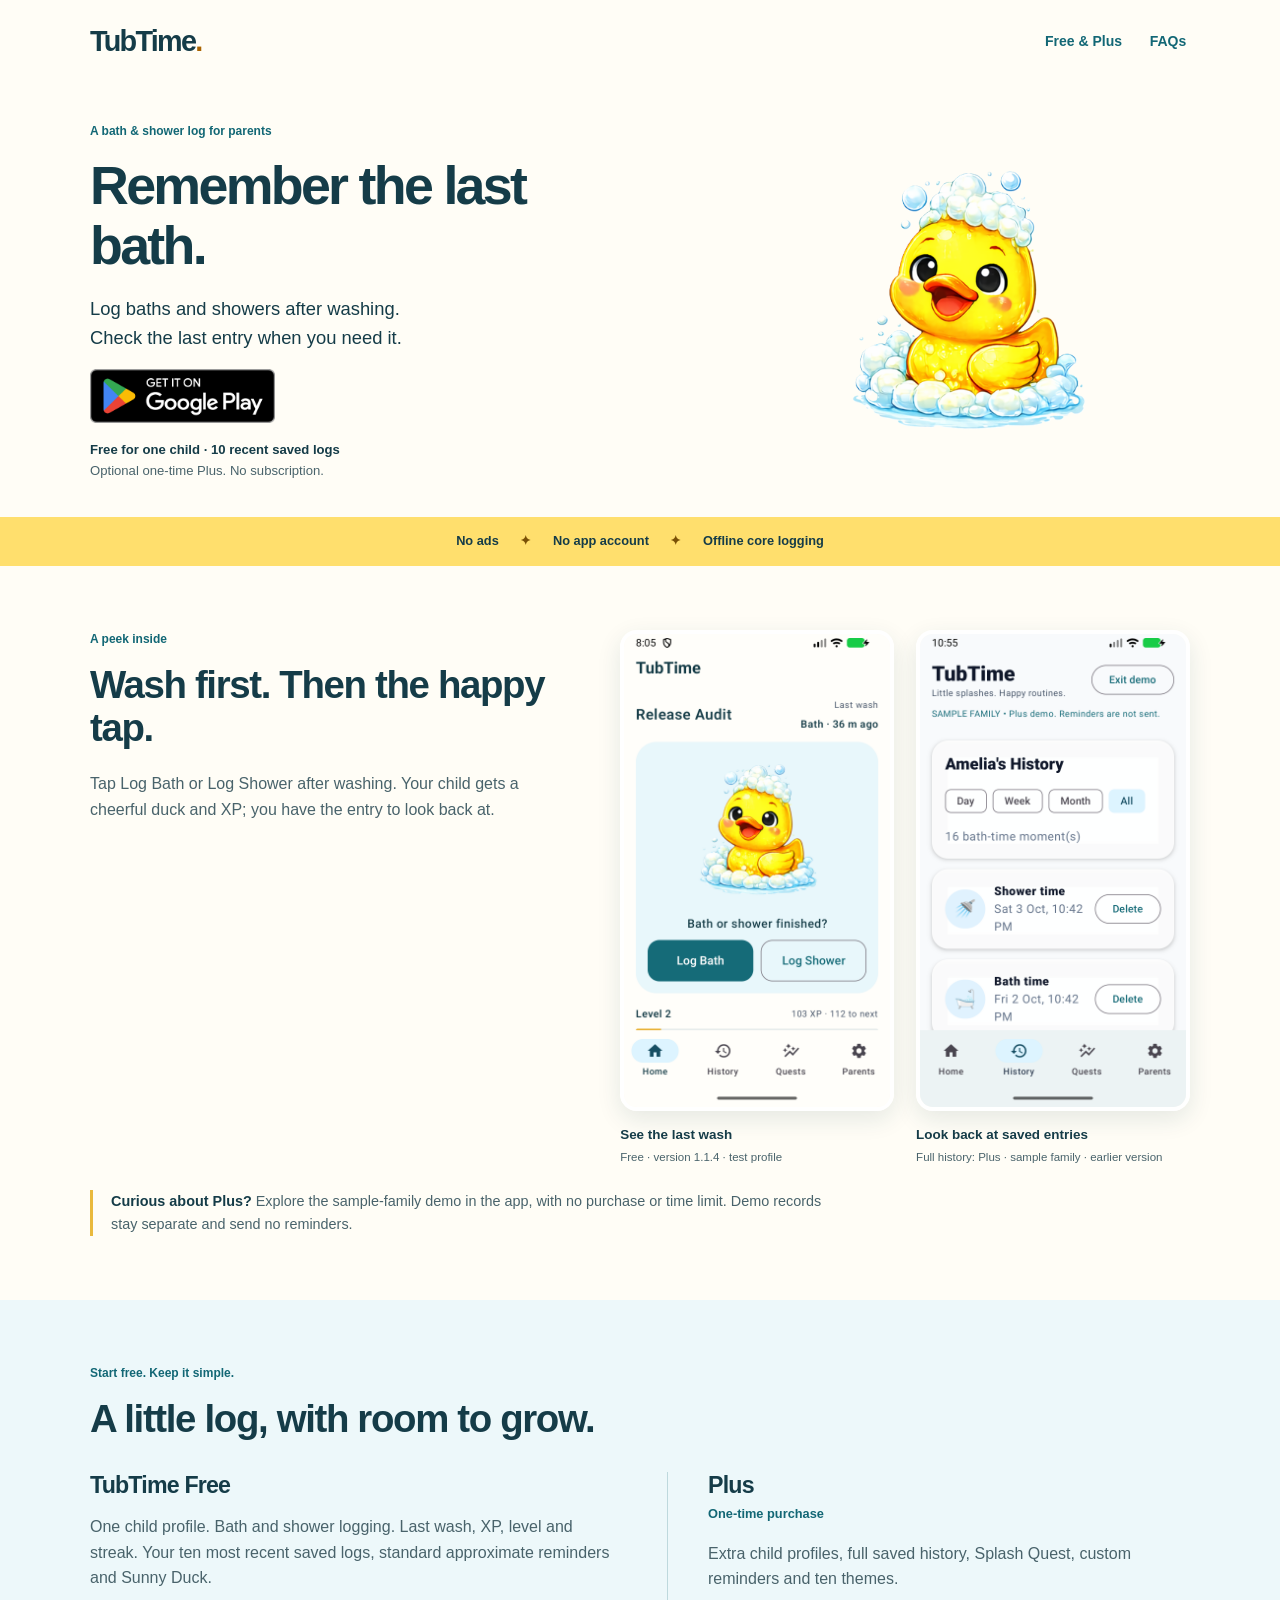
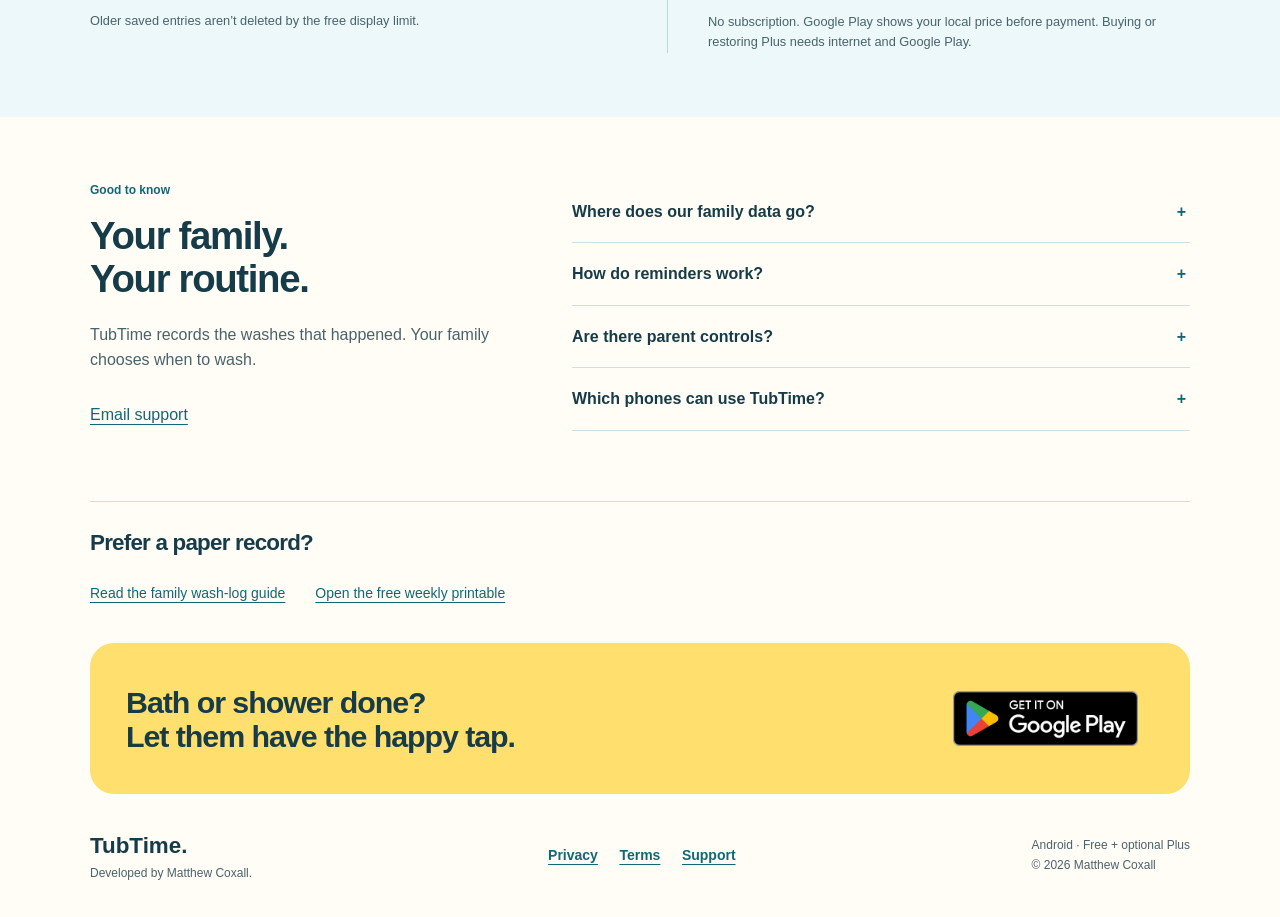
==== commit 0c64f724: "Refresh current app proof and guide install path" ====
--- a/Tubtime/index.html
+++ b/Tubtime/index.html
@@ -3,8 +3,8 @@
 <head>
   <meta charset="utf-8">
   <meta name="viewport" content="width=device-width, initial-scale=1">
-  <title>TubTime: Kids Bath Routine | Log baths &amp; showers</title>
-  <meta name="description" content="Log real baths and showers after washing with TubTime for Android. A cheerful duck, local family history and an optional one-time Plus upgrade.">
+  <title>Kids’ bath &amp; shower log for Android | TubTime</title>
+  <meta name="description" content="Remember the last bath or shower. Log after washing with TubTime for Android. Free for one child with ten recent logs; optional one-time Plus.">
   <meta name="theme-color" content="#e8f7fb">
   <meta name="robots" content="index,follow">
   <link rel="canonical" href="https://matthewcoxall12.github.io/Tubtime/">
@@ -13,18 +13,18 @@
   <meta property="og:type" content="website">
   <meta property="og:locale" content="en_GB">
   <meta property="og:site_name" content="TubTime">
-  <meta property="og:title" content="TubTime · When was the last bath?">
+  <meta property="og:title" content="TubTime · Remember the last bath or shower">
   <meta property="og:description" content="Log baths and showers after washing, then check the last entry. Free for one child, with optional one-time Plus.">
   <meta property="og:url" content="https://matthewcoxall12.github.io/Tubtime/">
-  <meta property="og:image" content="https://matthewcoxall12.github.io/Tubtime/assets/01-home.png">
+  <meta property="og:image" content="https://matthewcoxall12.github.io/Tubtime/assets/05-home-1.1.4.png">
   <meta property="og:image:width" content="1080">
   <meta property="og:image:height" content="1920">
-  <meta property="og:image:alt" content="TubTime Android Home with a cheerful duck and Log Bath and Log Shower buttons.">
+  <meta property="og:image:alt" content="TubTime 1.1.4 Home with last wash and logging buttons; a test profile is shown.">
   <meta name="twitter:card" content="summary_large_image">
-  <meta name="twitter:title" content="TubTime · When was the last bath?">
+  <meta name="twitter:title" content="TubTime · Remember the last bath or shower">
   <meta name="twitter:description" content="Log baths and showers after washing, then check the last entry. Free for one child, with optional one-time Plus.">
-  <meta name="twitter:image" content="https://matthewcoxall12.github.io/Tubtime/assets/01-home.png">
-  <meta name="twitter:image:alt" content="TubTime Android Home with a duck and bath and shower logging buttons.">
+  <meta name="twitter:image" content="https://matthewcoxall12.github.io/Tubtime/assets/05-home-1.1.4.png">
+  <meta name="twitter:image:alt" content="TubTime 1.1.4 Home with last wash and logging buttons; a test profile is shown.">
   <script type="application/ld+json">
   {
     "@context": "https://schema.org",
@@ -41,7 +41,7 @@
         "@type": "WebPage",
         "@id": "https://matthewcoxall12.github.io/Tubtime/#webpage",
         "url": "https://matthewcoxall12.github.io/Tubtime/",
-        "name": "TubTime: Kids Bath Routine | Log baths & showers",
+        "name": "Kids’ bath & shower log for Android | TubTime",
         "description": "A family bath and shower logger for Android, used after washing, with free core features and an optional one-time Plus purchase.",
         "inLanguage": "en-GB",
         "isPartOf": {"@id": "https://matthewcoxall12.github.io/Tubtime/#website"},
@@ -56,7 +56,7 @@
         "operatingSystem": "Android 8.0 or later",
         "applicationCategory": "LifestyleApplication",
         "applicationSubCategory": "Parenting",
-        "softwareVersion": "1.1.0",
+        "softwareVersion": "1.1.4",
         "installUrl": "https://play.google.com/store/apps/details?id=com.tubtime.app",
         "isAccessibleForFree": true,
         "offers": {
@@ -65,7 +65,7 @@
           "price": "0",
           "url": "https://play.google.com/store/apps/details?id=com.tubtime.app"
         },
-        "screenshot": "https://matthewcoxall12.github.io/Tubtime/assets/01-home.png",
+        "screenshot": "https://matthewcoxall12.github.io/Tubtime/assets/05-home-1.1.4.png",
         "author": {"@id": "https://matthewcoxall12.github.io/Tubtime/#developer"},
         "mainEntityOfPage": {"@id": "https://matthewcoxall12.github.io/Tubtime/#webpage"}
       },
@@ -92,7 +92,7 @@
     <div class="reassurance"><p>No ads <span aria-hidden="true">✦</span> No app account <span aria-hidden="true">✦</span> Offline core logging</p></div>
     <section class="wrap section proof" id="how-it-works" aria-labelledby="proof-title">
       <div class="proof-copy"><p class="eyebrow">A peek inside</p><h2 id="proof-title">Wash first. Then the happy tap.</h2><p>Tap Log Bath or Log Shower after washing. Your child gets a cheerful duck and XP; you have the entry to look back at.</p></div>
-      <div class="screens"><figure><a href="./assets/02-plus-sample-family.png" aria-label="View full-size Plus sample-family home screenshot"><img src="./assets/02-plus-sample-family.png" width="1080" height="1920" alt="Actual Plus demo home with SAMPLE FAMILY label, Amelia and Leo profiles, Sunny Duck and wash logging buttons." loading="lazy"></a><figcaption><strong>Log the wash</strong><span>Plus demo · sample family</span></figcaption></figure><figure><a href="./assets/04-full-history.png" aria-label="View full-size Plus sample-family history screenshot"><img src="./assets/04-full-history.png" width="1080" height="1920" alt="Actual Plus demo history with sample-family label and dated bath and shower entries." loading="lazy"></a><figcaption><strong>Look back at saved entries</strong><span>Full history: Plus · sample family</span></figcaption></figure></div>
+      <div class="screens"><figure><a href="./assets/05-home-1.1.4.png" aria-label="View full-size TubTime 1.1.4 Free home screenshot with a test profile"><img src="./assets/05-home-1.1.4.png" width="1080" height="1920" alt="TubTime 1.1.4 Free home: test profile Release Audit, last bath 36 minutes ago, Sunny Duck, Log Bath and Log Shower buttons." loading="lazy"></a><figcaption><strong>See the last wash</strong><span>Free · version 1.1.4 · test profile</span></figcaption></figure><figure><a href="./assets/04-full-history.png" aria-label="View full-size Plus sample-family history screenshot"><img src="./assets/04-full-history.png" width="1080" height="1920" alt="Actual Plus demo history with sample-family label and dated bath and shower entries." loading="lazy"></a><figcaption><strong>Look back at saved entries</strong><span>Full history: Plus · sample family · earlier version</span></figcaption></figure></div>
       <p class="demo-note"><strong>Curious about Plus?</strong> Explore the sample-family demo in the app, with no purchase or time limit. Demo records stay separate and send no reminders.</p>
     </section>
     <section class="plans-band" id="free-plus" aria-labelledby="plans-title"><div class="wrap section"><p class="eyebrow">Start free. Keep it simple.</p><h2 id="plans-title">A little log, with room to grow.</h2><div class="plans"><article><h3>TubTime Free</h3><p>One child profile. Bath and shower logging. Last wash, XP, level and streak. Your ten most recent saved logs, standard approximate reminders and Sunny Duck.</p><p class="small">Older saved entries aren’t deleted by the free display limit.</p></article><article><h3>Plus <span>One-time purchase</span></h3><p>Extra child profiles, full saved history, Splash Quest, custom reminders and ten themes.</p><p class="small">No subscription. Google Play shows your local price before payment. Buying or restoring Plus needs internet and Google Play.</p></article></div></div></section>
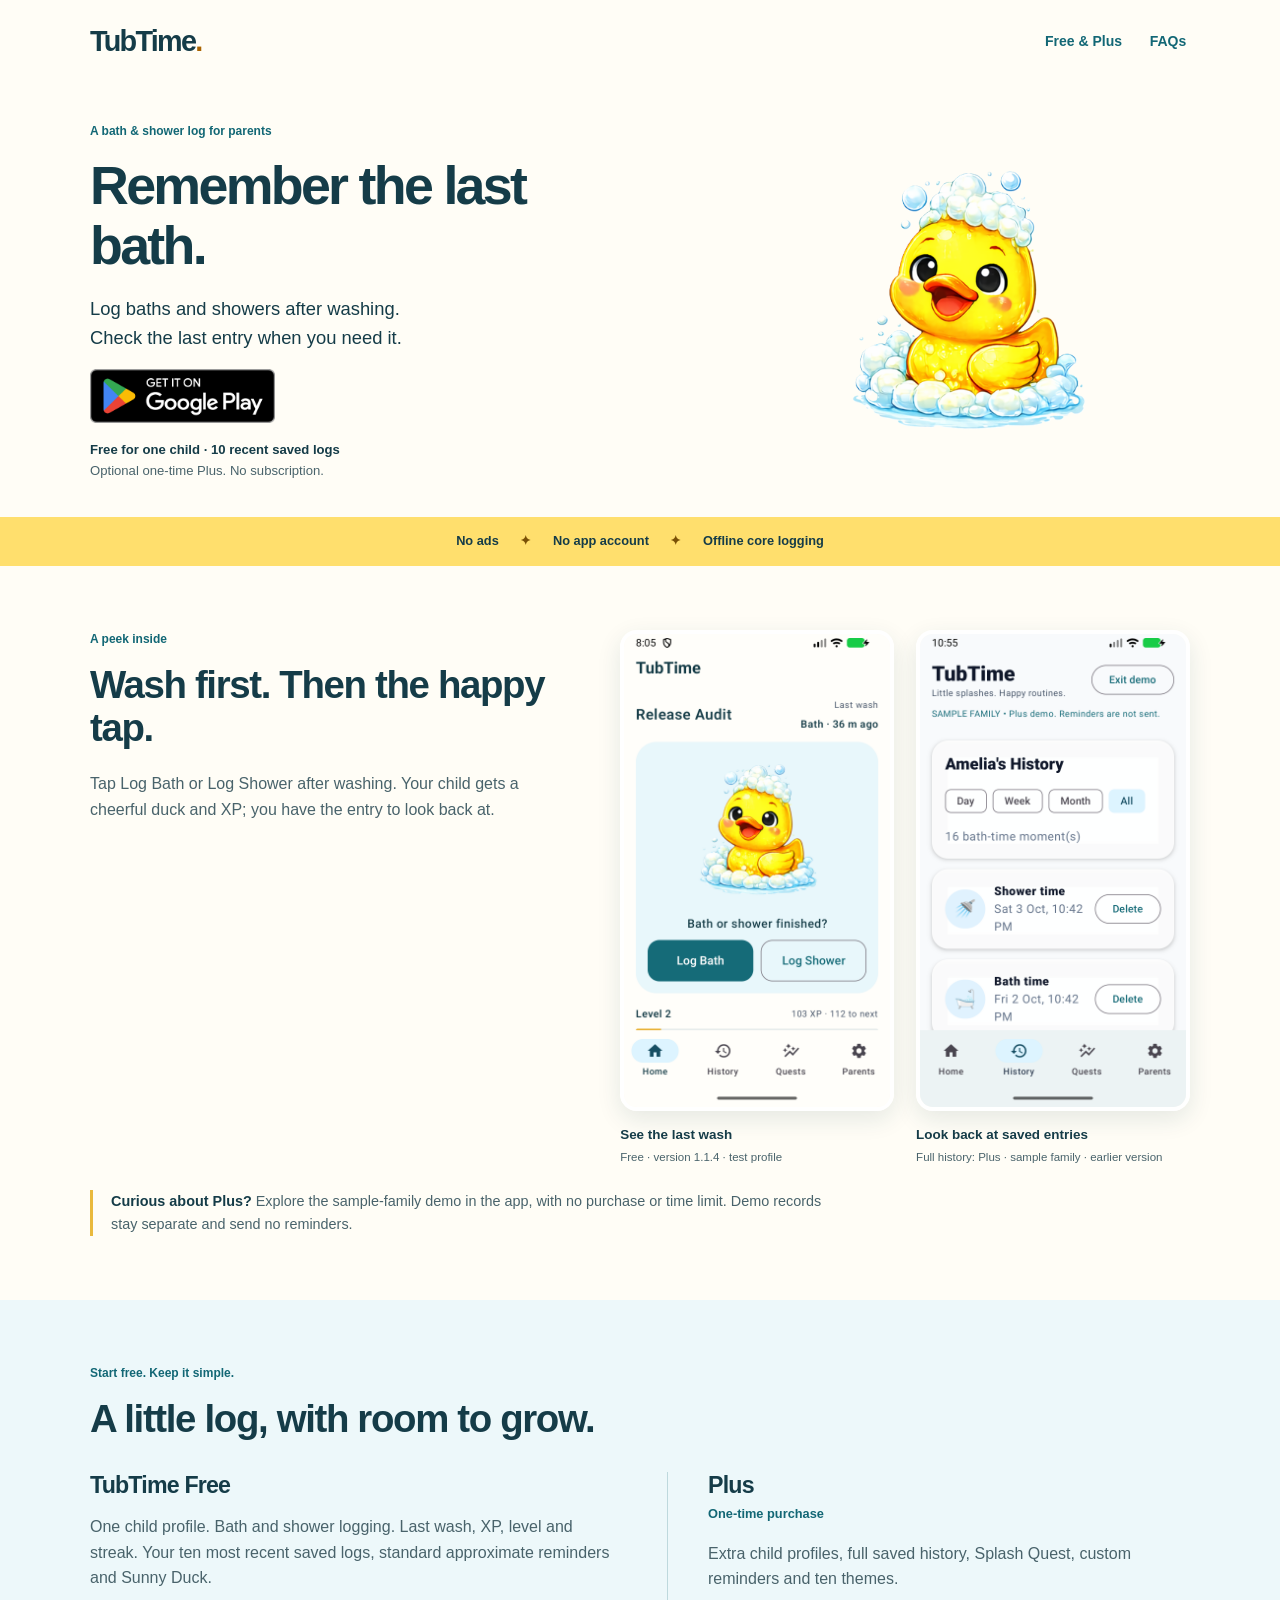
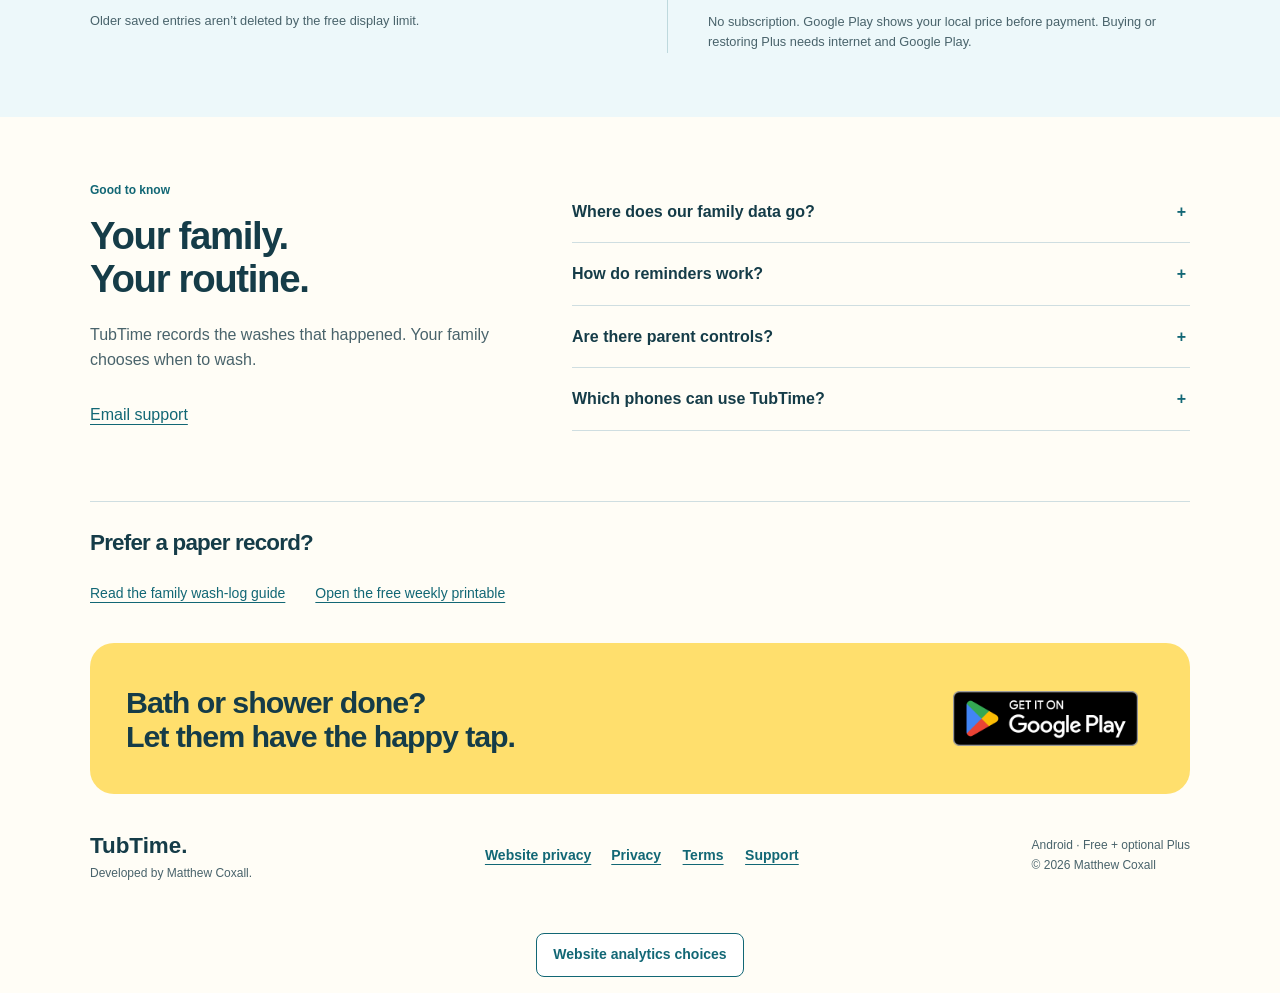
==== commit 0d9b1834: "Add consent-first campaign and Play click measurement" ====
--- a/Tubtime/index.html
+++ b/Tubtime/index.html
@@ -77,6 +77,8 @@
     ]
   }
   </script>
+<link rel="stylesheet" href="./analytics.css">
+<script defer src="./analytics.js" data-measurement-id="G-2JN5KYHYMN"></script>
 </head>
 <body>
   <a class="skip-link" href="#main">Skip to content</a>
@@ -105,6 +107,6 @@
     <section class="wrap resources" aria-labelledby="resources-title"><h2 id="resources-title">Prefer a paper record?</h2><p><a href="./wash-log-guide.html">Read the family wash-log guide</a><a href="./weekly-wash-record.html">Open the free weekly printable</a></p></section>
     <section class="wrap final-cta"><h2>Bath or shower done?<br>Let them have the happy tap.</h2><a class="play-badge" href="https://play.google.com/store/apps/details?id=com.tubtime.app"><img src="./assets/google-play-badge.png" width="478" height="142" alt="Get it on Google Play" loading="lazy"></a></section>
   </main>
-  <footer class="wrap"><p><strong>TubTime.</strong><br>Developed by Matthew Coxall.</p><nav aria-label="Footer"><a href="./privacy.html">Privacy</a><a href="./terms.html">Terms</a><a href="mailto:matthewcoxall@googlemail.com">Support</a></nav><p>Android · Free + optional Plus<br>© 2026 Matthew Coxall</p></footer>
+  <footer class="wrap"><p><strong>TubTime.</strong><br>Developed by Matthew Coxall.</p><nav aria-label="Footer"><a href="./website-privacy.html">Website privacy</a><a href="./privacy.html">Privacy</a><a href="./terms.html">Terms</a><a href="mailto:matthewcoxall@googlemail.com">Support</a></nav><p>Android · Free + optional Plus<br>© 2026 Matthew Coxall</p></footer>
 </body>
 </html>
--- a/Tubtime/analytics.css
+++ b/Tubtime/analytics.css
@@ -0,0 +1,2 @@
+.tt-measurement,.tt-status{box-sizing:border-box;width:min(1100px,calc(100% - 40px));margin:20px auto;padding:20px;background:#edf8fa;color:#153c48;border:1px solid #cfdee1;border-radius:12px;font:16px/1.6 "Trebuchet MS",Arial,sans-serif}.tt-measurement[hidden],.tt-status[hidden]{display:none}.tt-measurement p{margin:0 0 12px;color:#153c48}.tt-measurement>div{display:flex;gap:12px;flex-wrap:wrap;align-items:center}.tt-measurement button,.tt-settings{font:700 14px/1.4 "Trebuchet MS",Arial,sans-serif;min-height:44px;padding:10px 16px;border:1px solid #126775;border-radius:8px;background:white;color:#126775;cursor:pointer}.tt-measurement a{display:inline-flex;align-items:center;min-height:44px;color:#126775}.tt-settings{display:block;margin:16px auto}.tt-measurement button:focus-visible,.tt-settings:focus-visible{outline:3px solid #126775;outline-offset:4px}@media print{.tt-measurement,.tt-status,.tt-settings{display:none!important}}
+
